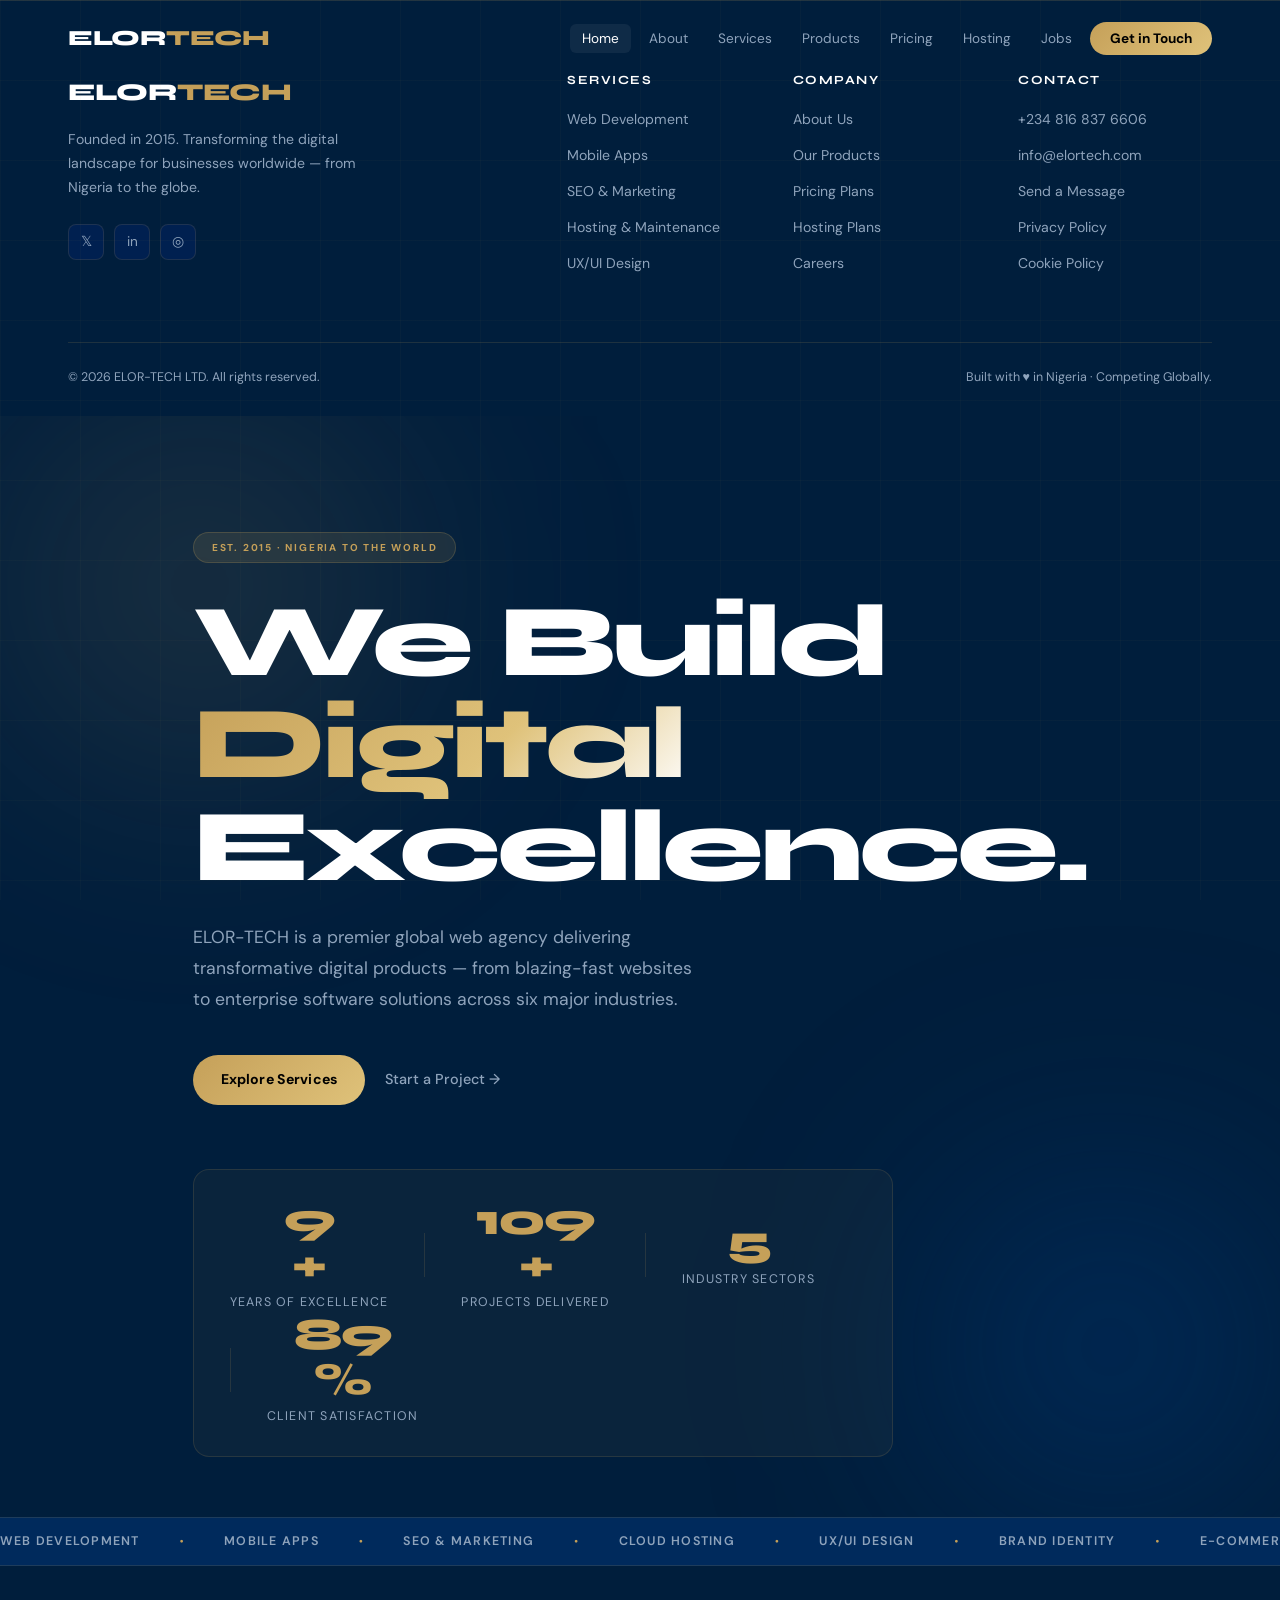
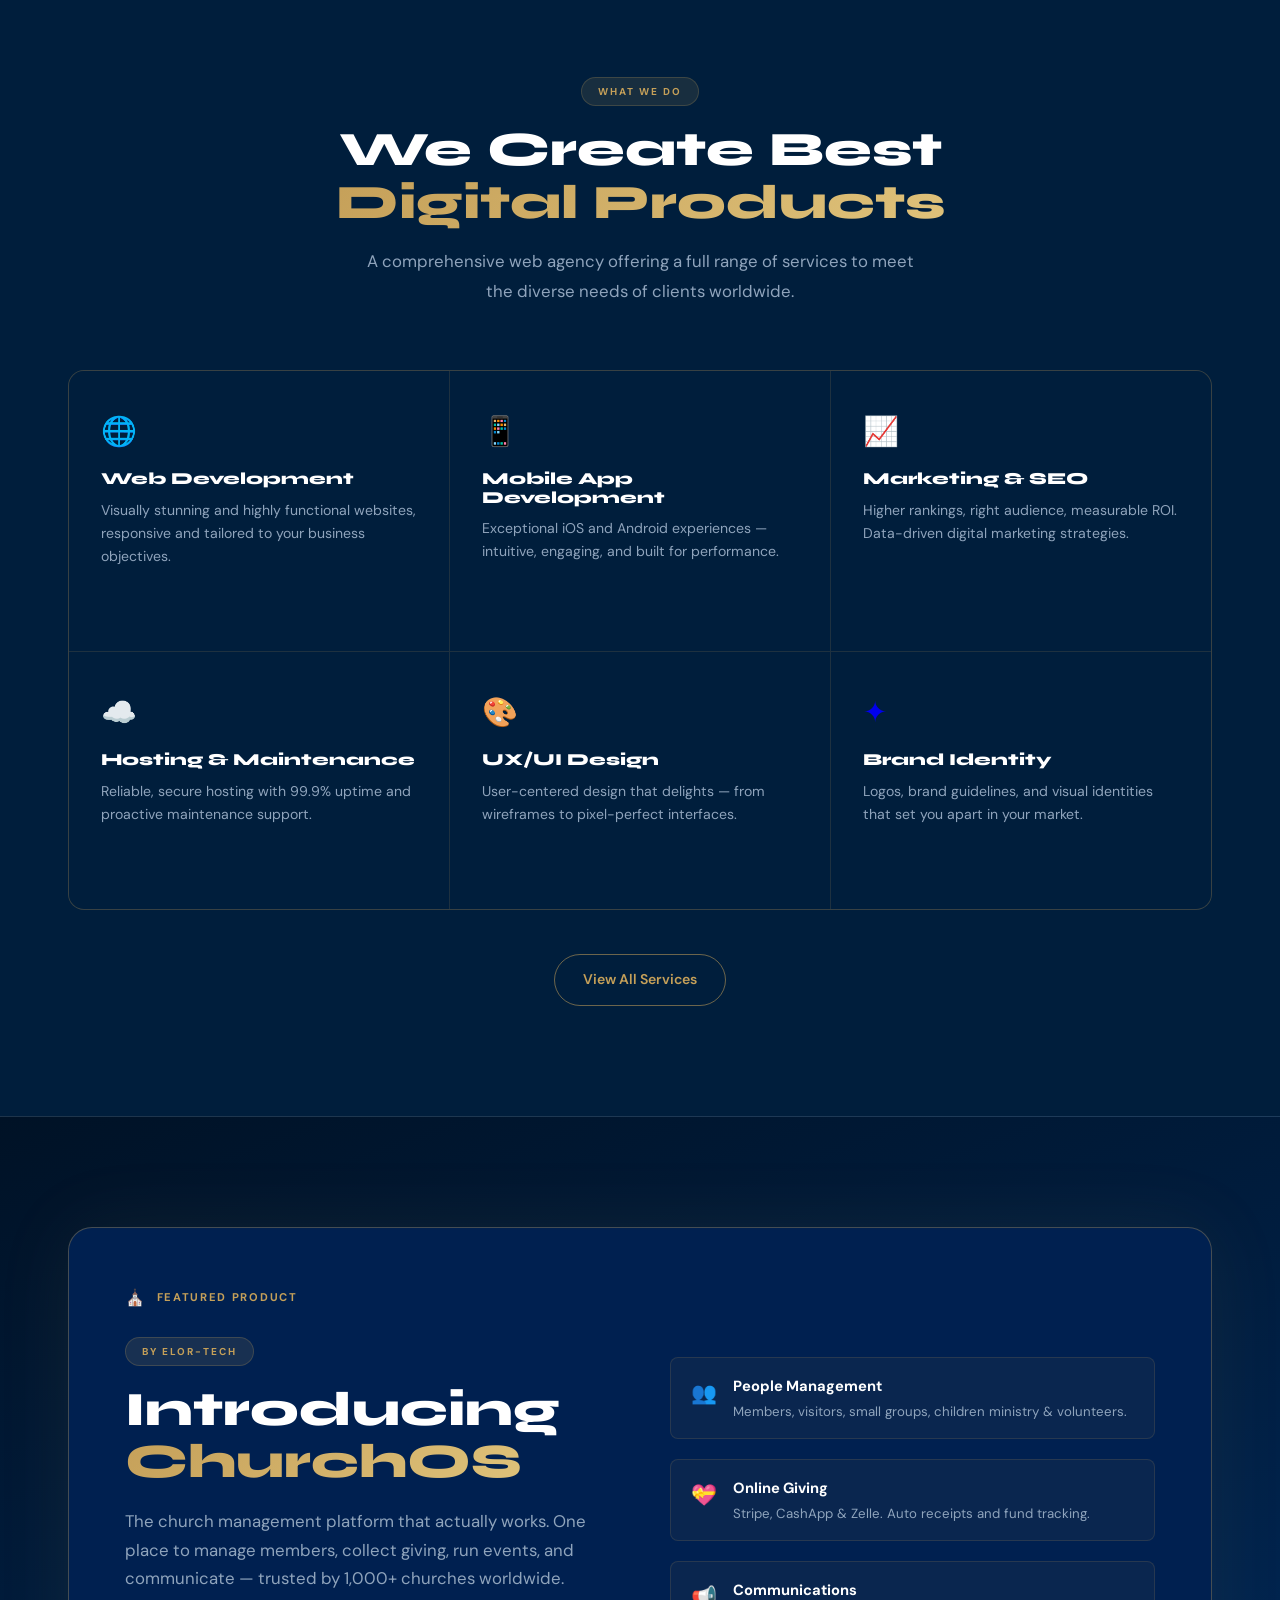
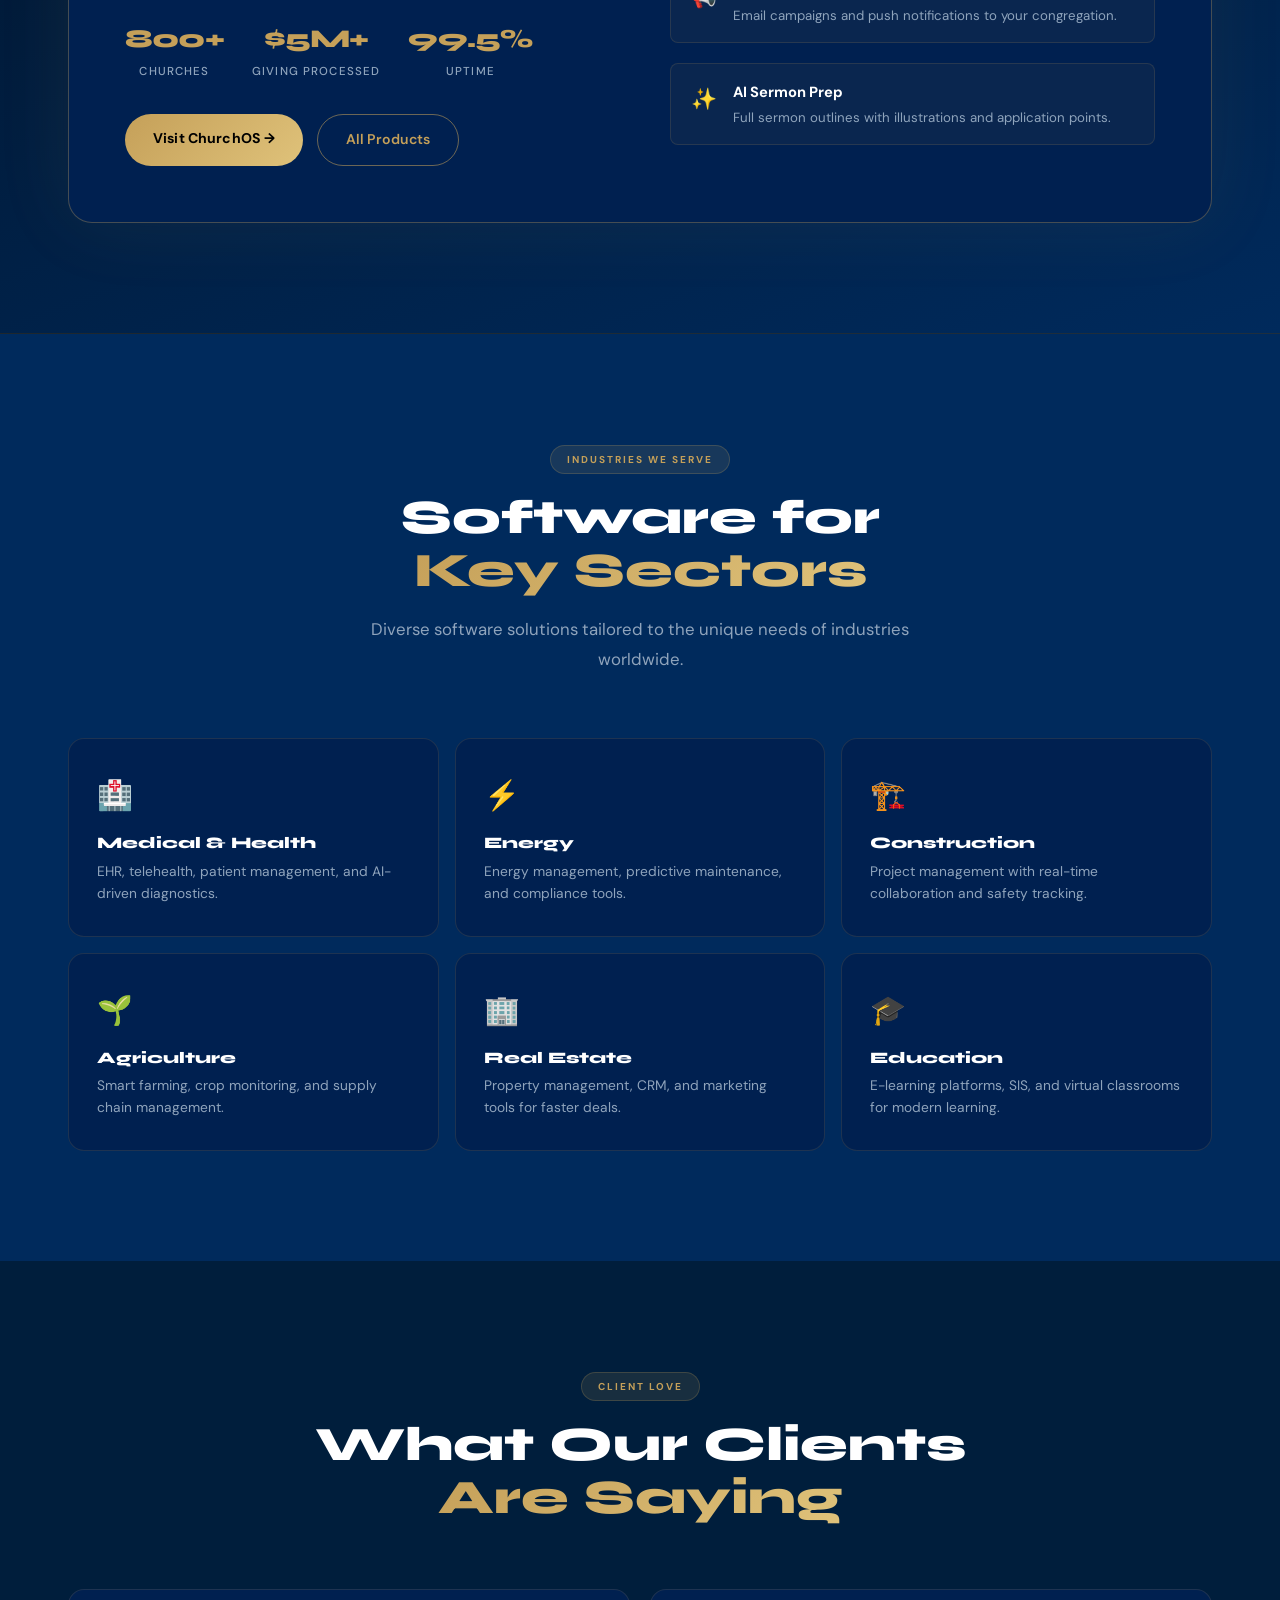
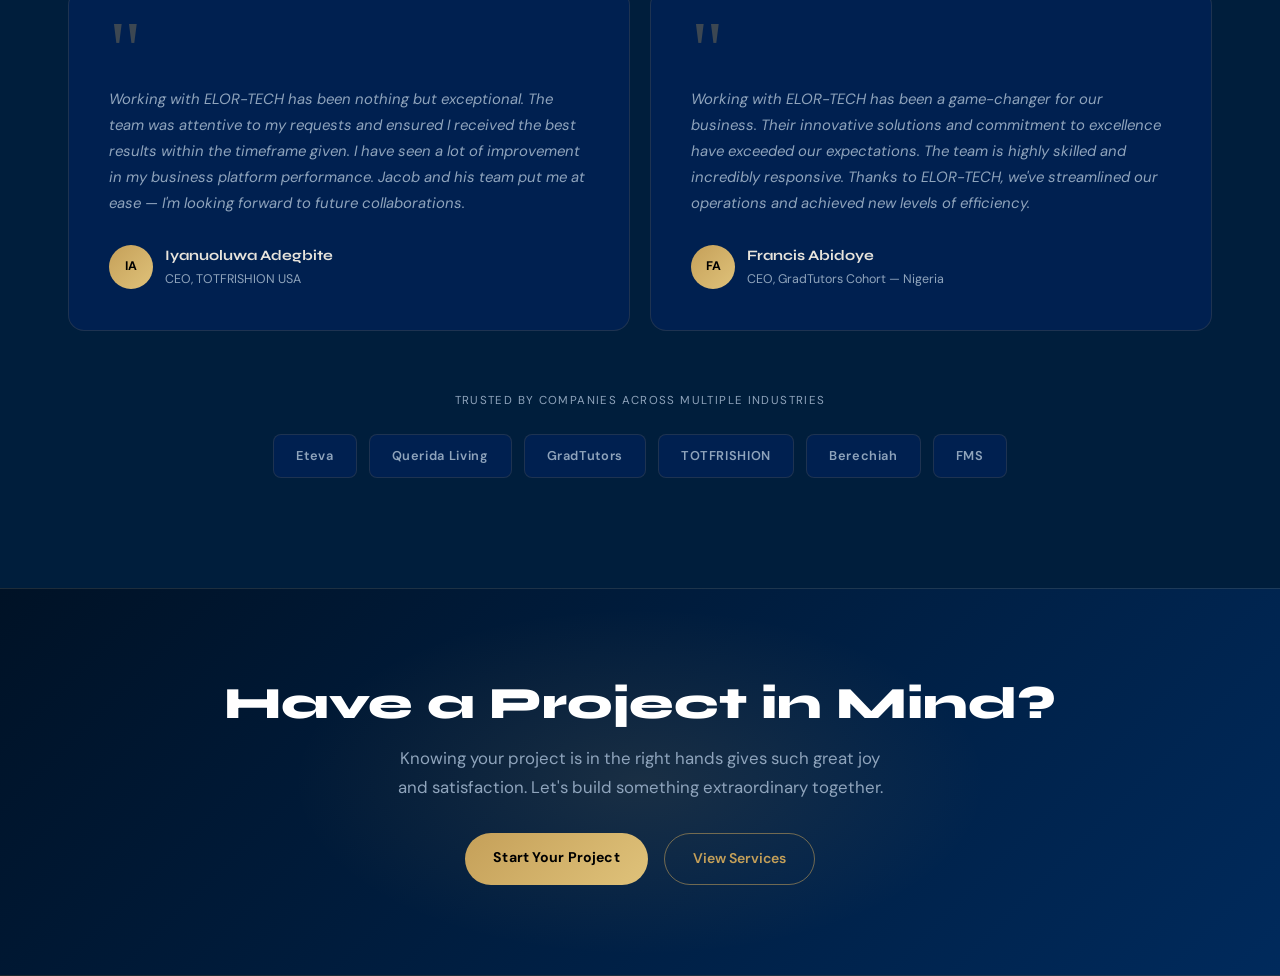
==== index.html @ 8f383d61 "first commit" ====
<!DOCTYPE html>
<html lang="en">
<head>
  <meta charset="UTF-8"/>
  <meta name="viewport" content="width=device-width, initial-scale=1.0"/>
  <title>ELOR-TECH LTD — World-Class Digital Agency</title>
  <meta name="description" content="ELOR-TECH is a premier global web agency delivering web development, mobile apps, SEO, and enterprise software solutions."/>
  <link rel="preconnect" href="https://fonts.googleapis.com"/>
  <link rel="preconnect" href="https://fonts.gstatic.com" crossorigin/>
  <link href="https://fonts.googleapis.com/css2?family=Syne:wght@400;600;700;800&family=DM+Sans:ital,wght@0,300;0,400;0,500;1,300&display=swap" rel="stylesheet"/>
  <link rel="stylesheet" href="styles.css"/>
  <link rel="stylesheet" href="home.css"/>
</head>
<body>
<script src="nav.js"></script>

<!-- HERO -->
<section class="hero">
  <div class="hero-bg-glow g1"></div>
  <div class="hero-bg-glow g2"></div>
  <div class="container hero-inner">
    <div class="hero-content fade-up">
      <div class="hero-badge">Est. 2015 · Nigeria to the World</div>
      <h1 class="hero-headline">
        We Build<br/>
        <span class="grad-text">Digital</span><br/>
        Excellence.
      </h1>
      <p class="hero-sub">ELOR-TECH is a premier global web agency delivering transformative digital products — from blazing-fast websites to enterprise software solutions across six major industries.</p>
      <div class="hero-actions">
        <a href="services.html" class="btn-primary">Explore Services</a>
        <a href="contact.html" class="btn-ghost">Start a Project →</a>
      </div>
    </div>
    <div class="hero-stats-row fade-up-2">
      <div class="stat-box">
        <span class="num" data-count="10">0</span><span class="num">+</span>
        <div class="lbl">Years of Excellence</div>
      </div>
      <div class="stat-divider"></div>
      <div class="stat-box">
        <span class="num" data-count="120">0</span><span class="num">+</span>
        <div class="lbl">Projects Delivered</div>
      </div>
      <div class="stat-divider"></div>
      <div class="stat-box">
        <span class="num" data-count="6">0</span>
        <div class="lbl">Industry Sectors</div>
      </div>
      <div class="stat-divider"></div>
      <div class="stat-box">
        <span class="num" data-count="98">0</span><span class="num">%</span>
        <div class="lbl">Client Satisfaction</div>
      </div>
    </div>
  </div>
</section>

<!-- TICKER -->
<div class="ticker-wrap">
  <div class="ticker">
    <span>Web Development</span><span class="dot">●</span>
    <span>Mobile Apps</span><span class="dot">●</span>
    <span>SEO & Marketing</span><span class="dot">●</span>
    <span>Cloud Hosting</span><span class="dot">●</span>
    <span>UX/UI Design</span><span class="dot">●</span>
    <span>Brand Identity</span><span class="dot">●</span>
    <span>E-commerce</span><span class="dot">●</span>
    <span>Enterprise Software</span><span class="dot">●</span>
    <span>Web Development</span><span class="dot">●</span>
    <span>Mobile Apps</span><span class="dot">●</span>
    <span>SEO & Marketing</span><span class="dot">●</span>
    <span>Cloud Hosting</span><span class="dot">●</span>
    <span>UX/UI Design</span><span class="dot">●</span>
    <span>Brand Identity</span><span class="dot">●</span>
    <span>E-commerce</span><span class="dot">●</span>
    <span>Enterprise Software</span><span class="dot">●</span>
  </div>
</div>

<!-- SERVICES OVERVIEW -->
<section class="home-section">
  <div class="container">
    <div class="section-header reveal">
      <div class="section-tag">What We Do</div>
      <h2 class="section-title">We Create Best<br/><em>Digital Products</em></h2>
      <p class="section-sub">A comprehensive web agency offering a full range of services to meet the diverse needs of clients worldwide.</p>
    </div>
    <div class="services-grid">
      <a href="services.html" class="srv-card reveal" style="--delay:0s">
        <div class="srv-icon">🌐</div>
        <h3>Web Development</h3>
        <p>Visually stunning and highly functional websites, responsive and tailored to your business objectives.</p>
        <div class="srv-arrow">→</div>
      </a>
      <a href="services.html" class="srv-card reveal" style="--delay:0.08s">
        <div class="srv-icon">📱</div>
        <h3>Mobile App Development</h3>
        <p>Exceptional iOS and Android experiences — intuitive, engaging, and built for performance.</p>
        <div class="srv-arrow">→</div>
      </a>
      <a href="services.html" class="srv-card reveal" style="--delay:0.16s">
        <div class="srv-icon">📈</div>
        <h3>Marketing & SEO</h3>
        <p>Higher rankings, right audience, measurable ROI. Data-driven digital marketing strategies.</p>
        <div class="srv-arrow">→</div>
      </a>
      <a href="services.html" class="srv-card reveal" style="--delay:0.24s">
        <div class="srv-icon">☁️</div>
        <h3>Hosting & Maintenance</h3>
        <p>Reliable, secure hosting with 99.9% uptime and proactive maintenance support.</p>
        <div class="srv-arrow">→</div>
      </a>
      <a href="services.html" class="srv-card reveal" style="--delay:0.32s">
        <div class="srv-icon">🎨</div>
        <h3>UX/UI Design</h3>
        <p>User-centered design that delights — from wireframes to pixel-perfect interfaces.</p>
        <div class="srv-arrow">→</div>
      </a>
      <a href="services.html" class="srv-card reveal" style="--delay:0.40s">
        <div class="srv-icon">✦</div>
        <h3>Brand Identity</h3>
        <p>Logos, brand guidelines, and visual identities that set you apart in your market.</p>
        <div class="srv-arrow">→</div>
      </a>
    </div>
    <div style="text-align:center; margin-top:44px;" class="reveal">
      <a href="services.html" class="btn-outline">View All Services</a>
    </div>
  </div>
</section>

<!-- FEATURED PRODUCT — ChurchOS -->
<section class="product-spotlight">
  <div class="container">
    <div class="spotlight-inner reveal">
      <div class="spotlight-label">Featured Product</div>
      <div class="spotlight-grid">
        <div class="spotlight-left">
          <div class="section-tag">By ELOR-TECH</div>
          <h2 class="section-title">Introducing<br/><em>ChurchOS</em></h2>
          <p style="color:var(--text-muted);margin-bottom:24px;font-size:1.05rem;">The church management platform that actually works. One place to manage members, collect giving, run events, and communicate — trusted by 1,000+ churches worldwide.</p>
          <div class="spotlight-stats">
            <div class="sp-stat"><span data-count="1000">0</span>+<div>Churches</div></div>
            <div class="sp-stat">$<span>5M</span>+<div>Giving Processed</div></div>
            <div class="sp-stat"><span>99.5</span>%<div>Uptime</div></div>
          </div>
          <div style="display:flex;gap:14px;flex-wrap:wrap;margin-top:32px;">
            <a href="https://elorchurchos.org" target="_blank" class="btn-primary">Visit ChurchOS →</a>
            <a href="products.html" class="btn-outline">All Products</a>
          </div>
        </div>
        <div class="spotlight-right">
          <div class="church-features">
            <div class="cf-item"><span class="cf-icon">👥</span><div><strong>People Management</strong><p>Members, visitors, small groups, children ministry & volunteers.</p></div></div>
            <div class="cf-item"><span class="cf-icon">💝</span><div><strong>Online Giving</strong><p>Stripe, CashApp & Zelle. Auto receipts and fund tracking.</p></div></div>
            <div class="cf-item"><span class="cf-icon">📢</span><div><strong>Communications</strong><p>Email campaigns and push notifications to your congregation.</p></div></div>
            <div class="cf-item"><span class="cf-icon">✨</span><div><strong>AI Sermon Prep</strong><p>Full sermon outlines with illustrations and application points.</p></div></div>
          </div>
        </div>
      </div>
    </div>
  </div>
</section>

<!-- SECTORS -->
<section class="home-section bg-alt">
  <div class="container">
    <div class="section-header reveal">
      <div class="section-tag">Industries We Serve</div>
      <h2 class="section-title">Software for<br/><em>Key Sectors</em></h2>
      <p class="section-sub">Diverse software solutions tailored to the unique needs of industries worldwide.</p>
    </div>
    <div class="sectors-grid">
      <div class="sector-card reveal" style="--delay:0s"><div class="sc-emoji">🏥</div><h4>Medical & Health</h4><p>EHR, telehealth, patient management, and AI-driven diagnostics.</p></div>
      <div class="sector-card reveal" style="--delay:0.08s"><div class="sc-emoji">⚡</div><h4>Energy</h4><p>Energy management, predictive maintenance, and compliance tools.</p></div>
      <div class="sector-card reveal" style="--delay:0.16s"><div class="sc-emoji">🏗️</div><h4>Construction</h4><p>Project management with real-time collaboration and safety tracking.</p></div>
      <div class="sector-card reveal" style="--delay:0.24s"><div class="sc-emoji">🌱</div><h4>Agriculture</h4><p>Smart farming, crop monitoring, and supply chain management.</p></div>
      <div class="sector-card reveal" style="--delay:0.32s"><div class="sc-emoji">🏢</div><h4>Real Estate</h4><p>Property management, CRM, and marketing tools for faster deals.</p></div>
      <div class="sector-card reveal" style="--delay:0.40s"><div class="sc-emoji">🎓</div><h4>Education</h4><p>E-learning platforms, SIS, and virtual classrooms for modern learning.</p></div>
    </div>
  </div>
</section>

<!-- TESTIMONIALS -->
<section class="home-section">
  <div class="container">
    <div class="section-header reveal">
      <div class="section-tag">Client Love</div>
      <h2 class="section-title">What Our Clients<br/><em>Are Saying</em></h2>
    </div>
    <div class="testi-grid">
      <div class="testi-card reveal" style="--delay:0s">
        <div class="quote">"</div>
        <p>Working with ELOR-TECH has been nothing but exceptional. The team was attentive to my requests and ensured I received the best results within the timeframe given. I have seen a lot of improvement in my business platform performance. Jacob and his team put me at ease — I'm looking forward to future collaborations.</p>
        <div class="testi-author">
          <div class="testi-av">IA</div>
          <div><div class="testi-name">Iyanuoluwa Adegbite</div><div class="testi-role">CEO, TOTFRISHION USA</div></div>
        </div>
      </div>
      <div class="testi-card reveal" style="--delay:0.12s">
        <div class="quote">"</div>
        <p>Working with ELOR-TECH has been a game-changer for our business. Their innovative solutions and commitment to excellence have exceeded our expectations. The team is highly skilled and incredibly responsive. Thanks to ELOR-TECH, we've streamlined our operations and achieved new levels of efficiency.</p>
        <div class="testi-author">
          <div class="testi-av">FA</div>
          <div><div class="testi-name">Francis Abidoye</div><div class="testi-role">CEO, GradTutors Cohort — Nigeria</div></div>
        </div>
      </div>
    </div>
    <!-- Trusted by -->
    <div class="trust-wrap reveal">
      <p class="trust-label">Trusted by companies across multiple industries</p>
      <div class="trust-logos">
        <div class="trust-item">Eteva</div>
        <div class="trust-item">Querida Living</div>
        <div class="trust-item">GradTutors</div>
        <div class="trust-item">TOTFRISHION</div>
        <div class="trust-item">Berechiah</div>
        <div class="trust-item">FMS</div>
      </div>
    </div>
  </div>
</section>

<!-- CTA BAND -->
<div class="cta-band">
  <div class="cta-band-inner reveal">
    <h2>Have a Project in Mind?</h2>
    <p>Knowing your project is in the right hands gives such great joy and satisfaction. Let's build something extraordinary together.</p>
    <div class="btns">
      <a href="contact.html" class="btn-primary">Start Your Project</a>
      <a href="services.html" class="btn-outline">View Services</a>
    </div>
  </div>
</div>

<script src="main.js"></script>
</body>
</html>
---- styles.css ----
/* ===========================
   ELOR-TECH — Global Styles
   Brand: Imperial Navy #003366 | Innovation Gold #C5A059 | Pure White #FFFFFF
   =========================== */

:root {
  --navy:      #003366;
  --navy-deep: #001e3c;
  --navy-mid:  #002a5c;
  --navy-light:#00408a;
  --gold:      #C5A059;
  --gold-light:#dfc27a;
  --gold-dim:  rgba(197,160,89,0.12);
  --gold-border: rgba(197,160,89,0.22);
  --gold-border-hover: rgba(197,160,89,0.55);
  --white:     #FFFFFF;
  --off-white: #f0ece4;
  --text:      #e8e4dc;
  --text-muted:#8fa4bc;
  --surface:   #002050;
  --surface2:  #002d6a;
  --border:    rgba(197,160,89,0.15);
  --radius:    16px;
  --radius-sm: 8px;
  --heading-font: 'Syne', sans-serif;
  --body-font:    'DM Sans', sans-serif;
  --nav-h: 76px;
}

*, *::before, *::after { box-sizing: border-box; margin: 0; padding: 0; }
html { scroll-behavior: smooth; }

body {
  background: var(--navy-deep);
  color: var(--text);
  font-family: var(--body-font);
  font-size: 16px;
  line-height: 1.7;
  overflow-x: hidden;
}

.container {
  max-width: 1200px;
  margin: 0 auto;
  padding: 0 28px;
}

/* ── TYPOGRAPHY ── */
h1,h2,h3,h4,h5 {
  font-family: var(--heading-font);
  font-weight: 800;
  line-height: 1.1;
  color: var(--white);
}

.section-tag {
  display: inline-block;
  font-size: 10px;
  font-weight: 700;
  letter-spacing: 0.2em;
  text-transform: uppercase;
  color: var(--gold);
  border: 1px solid var(--gold-border);
  background: var(--gold-dim);
  padding: 5px 16px;
  border-radius: 100px;
  margin-bottom: 18px;
}

.section-title {
  font-size: clamp(2rem, 4vw, 3rem);
  margin-bottom: 18px;
}

.section-title em {
  font-style: normal;
  background: linear-gradient(135deg, var(--gold), var(--gold-light));
  -webkit-background-clip: text;
  -webkit-text-fill-color: transparent;
  background-clip: text;
}

.section-sub {
  font-size: 1.05rem;
  color: var(--text-muted);
  max-width: 560px;
  line-height: 1.75;
}

.section-header { text-align: center; margin-bottom: 64px; }
.section-header .section-sub { margin: 0 auto; }

/* ── BUTTONS ── */
.btn-primary {
  display: inline-block;
  background: linear-gradient(135deg, var(--gold), var(--gold-light));
  color: #000;
  font-weight: 700;
  font-size: 0.88rem;
  padding: 13px 28px;
  border-radius: 100px;
  text-decoration: none;
  border: none;
  cursor: pointer;
  transition: all 0.25s;
  font-family: var(--body-font);
  letter-spacing: 0.01em;
}
.btn-primary:hover {
  transform: translateY(-2px);
  box-shadow: 0 8px 32px rgba(197,160,89,0.4);
}

.btn-outline {
  display: inline-block;
  border: 1px solid var(--gold-border-hover);
  color: var(--gold);
  font-weight: 600;
  font-size: 0.88rem;
  padding: 13px 28px;
  border-radius: 100px;
  text-decoration: none;
  transition: all 0.25s;
  cursor: pointer;
  font-family: var(--body-font);
  background: transparent;
}
.btn-outline:hover {
  background: var(--gold-dim);
  transform: translateY(-2px);
}

.btn-ghost {
  display: inline-block;
  color: var(--text-muted);
  text-decoration: none;
  font-size: 0.9rem;
  font-weight: 500;
  padding: 13px 0;
  transition: color 0.2s;
}
.btn-ghost:hover { color: var(--white); }

/* ── NAV ── */
.nav {
  position: fixed;
  top: 0; left: 0; right: 0;
  z-index: 1000;
  height: var(--nav-h);
  transition: all 0.3s ease;
}

.nav.scrolled {
  background: rgba(0,30,60,0.96);
  backdrop-filter: blur(20px);
  border-bottom: 1px solid var(--border);
  box-shadow: 0 4px 40px rgba(0,0,0,0.4);
}

.nav-inner {
  max-width: 1200px;
  margin: 0 auto;
  padding: 0 28px;
  height: 100%;
  display: flex;
  align-items: center;
  justify-content: space-between;
  gap: 24px;
}

.logo {
  font-family: var(--heading-font);
  font-weight: 800;
  font-size: 1.35rem;
  color: var(--white);
  text-decoration: none;
  letter-spacing: -0.02em;
  flex-shrink: 0;
}
.logo span { color: var(--gold); }

.nav-links {
  display: flex;
  list-style: none;
  gap: 6px;
  align-items: center;
}

.nav-links a {
  color: var(--text-muted);
  text-decoration: none;
  font-size: 0.85rem;
  font-weight: 400;
  padding: 6px 12px;
  border-radius: 6px;
  transition: all 0.2s;
}

.nav-links a:hover,
.nav-links a.active { color: var(--white); background: rgba(255,255,255,0.06); }

.nav-cta {
  background: linear-gradient(135deg, var(--gold), var(--gold-light)) !important;
  color: #000 !important;
  padding: 8px 20px !important;
  border-radius: 100px !important;
  font-weight: 700 !important;
}
.nav-cta:hover { opacity: 0.88; background: none; }

.hamburger {
  display: none;
  flex-direction: column;
  gap: 5px;
  background: none;
  border: none;
  cursor: pointer;
  padding: 4px;
}
.hamburger span {
  display: block;
  width: 24px; height: 2px;
  background: var(--white);
  border-radius: 2px;
  transition: all 0.3s;
}

.mobile-menu {
  display: none;
  position: fixed;
  top: var(--nav-h);
  left: 0; right: 0;
  background: rgba(0,20,50,0.98);
  backdrop-filter: blur(20px);
  border-bottom: 1px solid var(--border);
  padding: 20px 28px 28px;
  z-index: 999;
}

.mobile-menu.open { display: block; }
.mobile-menu ul { list-style: none; }
.mobile-menu li { border-bottom: 1px solid var(--border); }
.mobile-menu a {
  display: block;
  color: var(--text);
  text-decoration: none;
  font-size: 1.05rem;
  font-weight: 600;
  padding: 14px 0;
  font-family: var(--heading-font);
  transition: color 0.2s;
}
.mobile-menu a:hover { color: var(--gold); }

/* ── PAGE HERO (inner pages) ── */
.page-hero {
  padding: calc(var(--nav-h) + 60px) 0 70px;
  background: linear-gradient(160deg, var(--navy-deep) 0%, var(--navy-mid) 100%);
  border-bottom: 1px solid var(--border);
  position: relative;
  overflow: hidden;
}

.page-hero::before {
  content: '';
  position: absolute;
  width: 600px; height: 400px;
  background: radial-gradient(ellipse, rgba(197,160,89,0.12), transparent 70%);
  top: -100px; right: -100px;
  pointer-events: none;
}

.page-hero-content { position: relative; z-index: 1; }

.breadcrumb {
  display: flex;
  align-items: center;
  gap: 8px;
  font-size: 0.8rem;
  color: var(--text-muted);
  margin-bottom: 20px;
}
.breadcrumb a { color: var(--gold); text-decoration: none; }
.breadcrumb a:hover { text-decoration: underline; }
.breadcrumb-sep { opacity: 0.4; }

.page-hero h1 {
  font-size: clamp(2.5rem, 5vw, 4rem);
  margin-bottom: 16px;
  letter-spacing: -0.03em;
}

.page-hero p {
  font-size: 1.1rem;
  color: var(--text-muted);
  max-width: 560px;
  line-height: 1.75;
}

/* ── TICKER ── */
.ticker-wrap {
  overflow: hidden;
  background: var(--navy-mid);
  border-top: 1px solid var(--border);
  border-bottom: 1px solid var(--border);
  padding: 13px 0;
}
.ticker {
  display: flex;
  gap: 40px;
  animation: ticker 30s linear infinite;
  width: max-content;
  align-items: center;
}
.ticker span {
  font-size: 0.78rem;
  font-weight: 600;
  text-transform: uppercase;
  letter-spacing: 0.1em;
  color: var(--text-muted);
  white-space: nowrap;
}
.ticker .dot { color: var(--gold); font-size: 0.4rem; }
@keyframes ticker { 0% { transform: translateX(0); } 100% { transform: translateX(-50%); } }

/* ── REVEAL ── */
.reveal {
  opacity: 0;
  transform: translateY(26px);
  transition: opacity 0.65s ease, transform 0.65s ease;
  transition-delay: var(--delay, 0s);
}
.reveal.visible { opacity: 1; transform: translateY(0); }

/* ── FADE UP ── */
@keyframes fadeUp {
  from { opacity: 0; transform: translateY(24px); }
  to   { opacity: 1; transform: translateY(0); }
}
.fade-up { animation: fadeUp 0.8s ease both; }
.fade-up-2 { animation: fadeUp 0.8s 0.15s ease both; }
.fade-up-3 { animation: fadeUp 0.8s 0.3s ease both; }

/* ── FOOTER ── */
.footer {
  background: var(--navy-deep);
  border-top: 1px solid var(--border);
  padding: 72px 0 28px;
}

.footer-top {
  display: grid;
  grid-template-columns: 1.3fr 2fr;
  gap: 80px;
  margin-bottom: 56px;
}

.footer-logo {
  font-family: var(--heading-font);
  font-size: 1.5rem;
  font-weight: 800;
  color: var(--white);
  text-decoration: none;
  letter-spacing: -0.02em;
  display: block;
  margin-bottom: 14px;
}
.footer-logo span { color: var(--gold); }

.footer-brand p {
  font-size: 0.88rem;
  color: var(--text-muted);
  line-height: 1.7;
  margin-bottom: 24px;
  max-width: 300px;
}

.footer-socials {
  display: flex;
  gap: 10px;
}
.footer-socials a {
  width: 36px; height: 36px;
  background: var(--surface);
  border: 1px solid var(--border);
  border-radius: var(--radius-sm);
  display: flex;
  align-items: center;
  justify-content: center;
  color: var(--text-muted);
  font-size: 0.85rem;
  text-decoration: none;
  transition: all 0.2s;
}
.footer-socials a:hover { border-color: var(--gold); color: var(--gold); }

.footer-links {
  display: grid;
  grid-template-columns: repeat(3, 1fr);
  gap: 32px;
}

.footer-col h5 {
  font-size: 0.78rem;
  font-weight: 700;
  text-transform: uppercase;
  letter-spacing: 0.12em;
  color: var(--white);
  margin-bottom: 18px;
}
.footer-col ul { list-style: none; }
.footer-col li { margin-bottom: 9px; }
.footer-col a {
  color: var(--text-muted);
  text-decoration: none;
  font-size: 0.88rem;
  transition: color 0.2s;
}
.footer-col a:hover { color: var(--gold); }

.footer-bottom {
  display: flex;
  justify-content: space-between;
  align-items: center;
  padding-top: 24px;
  border-top: 1px solid var(--border);
  font-size: 0.78rem;
  color: var(--text-muted);
  flex-wrap: wrap;
  gap: 8px;
}

/* ── CTA BAND ── */
.cta-band {
  padding: 90px 28px;
  text-align: center;
  background: linear-gradient(135deg, #001226 0%, var(--navy-mid) 100%);
  border-top: 1px solid var(--border);
  border-bottom: 1px solid var(--border);
  position: relative;
  overflow: hidden;
}
.cta-band::before {
  content: '';
  position: absolute;
  width: 700px; height: 350px;
  background: radial-gradient(ellipse, rgba(197,160,89,0.13), transparent 70%);
  top: 50%; left: 50%;
  transform: translate(-50%, -50%);
  pointer-events: none;
}
.cta-band-inner { position: relative; z-index: 1; }
.cta-band h2 { font-size: clamp(1.8rem, 3.5vw, 3rem); margin-bottom: 16px; }
.cta-band p { color: var(--text-muted); max-width: 500px; margin: 0 auto 32px; font-size: 1.05rem; }
.cta-band .btns { display: flex; gap: 16px; justify-content: center; flex-wrap: wrap; }

/* ── GRID LINES BG ── */
.grid-bg {
  position: fixed;
  inset: 0;
  background-image:
    linear-gradient(rgba(197,160,89,0.03) 1px, transparent 1px),
    linear-gradient(90deg, rgba(197,160,89,0.03) 1px, transparent 1px);
  background-size: 80px 80px;
  pointer-events: none;
  z-index: 0;
}

/* ── CARD SHARED ── */
.card {
  background: var(--surface);
  border: 1px solid var(--border);
  border-radius: var(--radius);
  padding: 36px;
  transition: all 0.3s;
}
.card:hover {
  border-color: var(--gold-border-hover);
  transform: translateY(-4px);
  box-shadow: 0 16px 50px rgba(0,0,0,0.3);
}

/* ── STAT BOX ── */
.stat-box { text-align: center; }
.stat-box .num {
  font-family: var(--heading-font);
  font-size: 2.8rem;
  font-weight: 800;
  color: var(--gold);
  letter-spacing: -0.04em;
  line-height: 1;
  display: block;
}
.stat-box .lbl {
  font-size: 0.78rem;
  text-transform: uppercase;
  letter-spacing: 0.1em;
  color: var(--text-muted);
  margin-top: 4px;
}

/* ── FAQ ── */
.faq-item {
  border-bottom: 1px solid var(--border);
}
.faq-q {
  width: 100%;
  background: none;
  border: none;
  color: var(--white);
  font-family: var(--heading-font);
  font-size: 1rem;
  font-weight: 700;
  text-align: left;
  padding: 22px 0;
  cursor: pointer;
  display: flex;
  justify-content: space-between;
  align-items: center;
  gap: 16px;
  transition: color 0.2s;
}
.faq-q:hover { color: var(--gold); }
.faq-icon { font-size: 1.2rem; color: var(--gold); flex-shrink: 0; transition: transform 0.3s; }
.faq-a {
  font-size: 0.95rem;
  color: var(--text-muted);
  line-height: 1.75;
  max-height: 0;
  overflow: hidden;
  transition: max-height 0.4s ease, padding 0.3s;
}
.faq-a.open { max-height: 400px; padding-bottom: 20px; }
.faq-icon.open { transform: rotate(45deg); }

/* ── TABLE ── */
.data-table {
  width: 100%;
  border-collapse: collapse;
  font-size: 0.9rem;
}
.data-table th {
  background: var(--surface2);
  color: var(--gold);
  font-family: var(--heading-font);
  font-size: 0.78rem;
  font-weight: 700;
  letter-spacing: 0.08em;
  text-transform: uppercase;
  padding: 14px 16px;
  text-align: left;
  border-bottom: 1px solid var(--border);
}
.data-table td {
  padding: 13px 16px;
  color: var(--text-muted);
  border-bottom: 1px solid rgba(197,160,89,0.07);
}
.data-table tr:hover td { background: rgba(197,160,89,0.04); color: var(--text); }
.data-table .check { color: var(--gold); font-weight: 700; }
.data-table .cross { color: #555; }
.data-table .highlight-col {
  background: rgba(197,160,89,0.06);
  color: var(--text);
  font-weight: 600;
}

/* ── FORM ── */
.form-group { margin-bottom: 20px; }
.form-group label {
  display: block;
  font-size: 0.78rem;
  font-weight: 700;
  letter-spacing: 0.08em;
  text-transform: uppercase;
  color: var(--text-muted);
  margin-bottom: 8px;
}
.form-group input,
.form-group select,
.form-group textarea {
  width: 100%;
  background: var(--navy-deep);
  border: 1px solid var(--border);
  border-radius: var(--radius-sm);
  padding: 13px 16px;
  color: var(--text);
  font-family: var(--body-font);
  font-size: 0.9rem;
  outline: none;
  transition: border-color 0.2s;
  resize: vertical;
}
.form-group input:focus,
.form-group select:focus,
.form-group textarea:focus { border-color: var(--gold); }
.form-group select option { background: var(--navy-deep); }
.form-row { display: grid; grid-template-columns: 1fr 1fr; gap: 16px; }

.form-success {
  display: none;
  text-align: center;
  color: var(--gold);
  font-weight: 600;
  font-size: 0.9rem;
  margin-top: 14px;
  padding: 12px;
  background: var(--gold-dim);
  border-radius: var(--radius-sm);
  border: 1px solid var(--gold-border);
}

/* ── PRICING CARDS ── */
.pricing-grid {
  display: grid;
  grid-template-columns: repeat(3, 1fr);
  gap: 20px;
  align-items: start;
}
.pricing-card {
  background: var(--surface);
  border: 1px solid var(--border);
  border-radius: var(--radius);
  padding: 40px 32px;
  position: relative;
  transition: transform 0.3s;
}
.pricing-card:hover { transform: translateY(-5px); }
.pricing-card.featured {
  border-color: rgba(197,160,89,0.45);
  background: linear-gradient(160deg, #001a3a, var(--surface));
  box-shadow: 0 0 60px rgba(197,160,89,0.12);
}
.plan-badge {
  position: absolute;
  top: -13px; left: 50%;
  transform: translateX(-50%);
  background: linear-gradient(135deg, var(--gold), var(--gold-light));
  color: #000;
  font-size: 0.65rem;
  font-weight: 800;
  letter-spacing: 0.1em;
  text-transform: uppercase;
  padding: 4px 16px;
  border-radius: 100px;
  white-space: nowrap;
}
.plan-tier {
  font-size: 0.7rem;
  font-weight: 700;
  letter-spacing: 0.15em;
  text-transform: uppercase;
  color: var(--text-muted);
  margin-bottom: 10px;
}
.plan-price {
  font-family: var(--heading-font);
  font-size: 3.2rem;
  font-weight: 800;
  color: var(--white);
  letter-spacing: -0.04em;
  line-height: 1;
  margin-bottom: 4px;
}
.currency { font-size: 1.4rem; vertical-align: top; margin-top: 10px; display: inline-block; }
.period { font-size: 0.95rem; font-weight: 400; color: var(--text-muted); font-family: var(--body-font); }
.plan-sub { font-size: 0.82rem; color: var(--text-muted); margin-bottom: 28px; }
.plan-features { list-style: none; margin-bottom: 32px; }
.plan-features li {
  font-size: 0.88rem;
  color: var(--text-muted);
  padding: 9px 0;
  border-bottom: 1px solid var(--border);
  display: flex;
  gap: 8px;
  align-items: flex-start;
}
.plan-features li:last-child { border-bottom: none; }
.plan-features li .chk { color: var(--gold); flex-shrink: 0; }

/* ── TEAM CARD ── */
.team-grid {
  display: grid;
  grid-template-columns: repeat(4, 1fr);
  gap: 20px;
}
.team-card {
  background: var(--surface);
  border: 1px solid var(--border);
  border-radius: var(--radius);
  padding: 28px 24px;
  text-align: center;
  transition: all 0.3s;
}
.team-card:hover {
  border-color: var(--gold-border-hover);
  transform: translateY(-4px);
}
.team-avatar {
  width: 80px; height: 80px;
  border-radius: 50%;
  background: linear-gradient(135deg, var(--navy-light), var(--gold));
  display: flex;
  align-items: center;
  justify-content: center;
  font-family: var(--heading-font);
  font-size: 1.4rem;
  font-weight: 800;
  color: var(--white);
  margin: 0 auto 16px;
  border: 2px solid var(--gold-border);
}
.team-card h4 { font-size: 0.95rem; margin-bottom: 6px; }
.team-card p { font-size: 0.8rem; color: var(--text-muted); margin-bottom: 14px; }
.team-socials { display: flex; gap: 8px; justify-content: center; }
.team-socials a {
  width: 30px; height: 30px;
  border-radius: 6px;
  background: var(--navy-mid);
  border: 1px solid var(--border);
  display: flex;
  align-items: center;
  justify-content: center;
  color: var(--text-muted);
  font-size: 0.7rem;
  text-decoration: none;
  transition: all 0.2s;
}
.team-socials a:hover { border-color: var(--gold); color: var(--gold); }

/* ── JOB CARD ── */
.job-card {
  background: var(--surface);
  border: 1px solid var(--border);
  border-radius: var(--radius);
  padding: 32px 36px;
  display: flex;
  align-items: center;
  justify-content: space-between;
  gap: 24px;
  transition: all 0.3s;
  flex-wrap: wrap;
}
.job-card:hover {
  border-color: var(--gold-border-hover);
  transform: translateY(-3px);
}
.job-tags { display: flex; gap: 8px; flex-wrap: wrap; margin-top: 10px; }
.job-tag {
  font-size: 0.72rem;
  font-weight: 600;
  padding: 4px 12px;
  border-radius: 100px;
  background: var(--gold-dim);
  border: 1px solid var(--gold-border);
  color: var(--gold);
}

/* ── RESPONSIVE ── */
@media (max-width: 1024px) {
  .pricing-grid { grid-template-columns: 1fr; max-width: 460px; margin: 0 auto; }
  .team-grid { grid-template-columns: repeat(3, 1fr); }
  .footer-top { grid-template-columns: 1fr; gap: 48px; }
}

@media (max-width: 768px) {
  .nav-links { display: none; }
  .hamburger { display: flex; }
  .form-row { grid-template-columns: 1fr; }
  .team-grid { grid-template-columns: repeat(2, 1fr); }
  .footer-links { grid-template-columns: 1fr 1fr; }
  .footer-bottom { flex-direction: column; text-align: center; }
}

@media (max-width: 480px) {
  .team-grid { grid-template-columns: 1fr 1fr; }
  .footer-links { grid-template-columns: 1fr; }
}
---- home.css ----
/* ── HERO ── */
.hero {
  min-height: 100vh;
  display: flex;
  flex-direction: column;
  justify-content: center;
  position: relative;
  overflow: hidden;
  padding: calc(var(--nav-h) + 40px) 0 60px;
}

.hero-bg-glow {
  position: absolute;
  border-radius: 50%;
  filter: blur(110px);
  pointer-events: none;
  z-index: 0;
}
.g1 {
  width: 700px; height: 500px;
  background: radial-gradient(circle, rgba(197,160,89,0.18), transparent 70%);
  top: -80px; left: -150px;
  animation: glowFloat 9s ease-in-out infinite;
}
.g2 {
  width: 500px; height: 500px;
  background: radial-gradient(circle, rgba(0,64,138,0.5), transparent 70%);
  bottom: -80px; right: -80px;
  animation: glowFloat 11s 2s ease-in-out infinite reverse;
}
@keyframes glowFloat {
  0%,100% { transform: translate(0,0); }
  50% { transform: translate(20px, 25px); }
}

.hero-inner { position: relative; z-index: 1; }

.hero-badge {
  display: inline-block;
  font-size: 10px;
  font-weight: 700;
  letter-spacing: 0.18em;
  text-transform: uppercase;
  color: var(--gold);
  border: 1px solid var(--gold-border);
  background: var(--gold-dim);
  padding: 6px 18px;
  border-radius: 100px;
  margin-bottom: 28px;
}

.hero-headline {
  font-size: clamp(3.5rem, 8vw, 7rem);
  line-height: 1.0;
  letter-spacing: -0.035em;
  margin-bottom: 24px;
}

.grad-text {
  background: linear-gradient(135deg, var(--gold) 0%, var(--gold-light) 60%, #fff 100%);
  -webkit-background-clip: text;
  -webkit-text-fill-color: transparent;
  background-clip: text;
}

.hero-sub {
  font-size: 1.1rem;
  color: var(--text-muted);
  max-width: 520px;
  margin-bottom: 40px;
  line-height: 1.75;
}

.hero-actions { display: flex; gap: 20px; align-items: center; flex-wrap: wrap; margin-bottom: 64px; }

.hero-stats-row {
  display: flex;
  align-items: center;
  gap: 0;
  padding: 28px 36px;
  background: rgba(197,160,89,0.05);
  border: 1px solid var(--border);
  border-radius: var(--radius);
  max-width: 700px;
  flex-wrap: wrap;
}

.stat-box { padding: 0 36px 0 0; }
.stat-box:first-child { padding-left: 0; }

.stat-divider {
  width: 1px; height: 44px;
  background: var(--border);
  margin: 0 36px 0 0;
  flex-shrink: 0;
}

/* ── HOME SECTIONS ── */
.home-section { padding: 110px 0; }
.home-section.bg-alt { background: var(--navy-mid); }

/* ── SERVICES GRID ── */
.services-grid {
  display: grid;
  grid-template-columns: repeat(3, 1fr);
  gap: 1px;
  background: var(--border);
  border: 1px solid var(--border);
  border-radius: var(--radius);
  overflow: hidden;
}

.srv-card {
  background: var(--navy-deep);
  padding: 36px 32px;
  text-decoration: none;
  position: relative;
  transition: background 0.3s;
  display: block;
  border-right: none;
}

.srv-card:hover { background: var(--surface); }

.srv-icon { font-size: 1.8rem; margin-bottom: 14px; }
.srv-card h3 { font-size: 1.05rem; color: var(--white); margin-bottom: 10px; }
.srv-card p { font-size: 0.88rem; color: var(--text-muted); line-height: 1.65; margin-bottom: 20px; }
.srv-arrow {
  color: var(--gold);
  font-size: 1rem;
  opacity: 0;
  transform: translateX(-6px);
  transition: all 0.25s;
}
.srv-card:hover .srv-arrow { opacity: 1; transform: translateX(0); }

/* ── PRODUCT SPOTLIGHT ── */
.product-spotlight {
  padding: 110px 0;
  background: linear-gradient(160deg, #001226 0%, var(--navy-mid) 100%);
  border-top: 1px solid var(--border);
  border-bottom: 1px solid var(--border);
}

.spotlight-inner {
  background: var(--surface);
  border: 1px solid rgba(197,160,89,0.35);
  border-radius: 24px;
  padding: 56px;
  box-shadow: 0 0 80px rgba(197,160,89,0.08);
}

.spotlight-label {
  font-size: 0.7rem;
  font-weight: 700;
  letter-spacing: 0.15em;
  text-transform: uppercase;
  color: var(--gold);
  margin-bottom: 24px;
  display: flex;
  align-items: center;
  gap: 10px;
}
.spotlight-label::before {
  content: '⛪';
  font-size: 1rem;
}

.spotlight-grid {
  display: grid;
  grid-template-columns: 1fr 1fr;
  gap: 60px;
  align-items: center;
}

.spotlight-stats {
  display: flex;
  gap: 28px;
  flex-wrap: wrap;
}

.sp-stat {
  text-align: center;
  font-family: var(--heading-font);
  font-size: 1.6rem;
  font-weight: 800;
  color: var(--gold);
  letter-spacing: -0.03em;
}
.sp-stat span { }
.sp-stat div {
  font-size: 0.72rem;
  font-weight: 500;
  text-transform: uppercase;
  letter-spacing: 0.1em;
  color: var(--text-muted);
  font-family: var(--body-font);
  margin-top: 2px;
}

.church-features { display: flex; flex-direction: column; gap: 20px; }
.cf-item {
  display: flex;
  gap: 16px;
  align-items: flex-start;
  padding: 16px 20px;
  background: rgba(197,160,89,0.05);
  border: 1px solid var(--border);
  border-radius: var(--radius-sm);
  transition: border-color 0.2s;
}
.cf-item:hover { border-color: var(--gold-border-hover); }
.cf-icon { font-size: 1.3rem; flex-shrink: 0; margin-top: 1px; }
.cf-item strong { display: block; font-size: 0.92rem; color: var(--white); margin-bottom: 3px; }
.cf-item p { font-size: 0.83rem; color: var(--text-muted); line-height: 1.5; margin: 0; }

/* ── SECTORS ── */
.sectors-grid {
  display: grid;
  grid-template-columns: repeat(3, 1fr);
  gap: 16px;
}

.sector-card {
  background: var(--surface);
  border: 1px solid var(--border);
  border-radius: var(--radius);
  padding: 32px 28px;
  transition: all 0.3s;
}
.sector-card:hover {
  border-color: var(--gold-border-hover);
  transform: translateY(-4px);
}
.sc-emoji { font-size: 1.8rem; margin-bottom: 14px; }
.sector-card h4 { font-size: 1rem; margin-bottom: 8px; }
.sector-card p { font-size: 0.86rem; color: var(--text-muted); line-height: 1.6; }

/* ── TESTIMONIALS ── */
.testi-grid {
  display: grid;
  grid-template-columns: 1fr 1fr;
  gap: 20px;
  margin-bottom: 60px;
}

.testi-card {
  background: var(--surface);
  border: 1px solid var(--border);
  border-radius: var(--radius);
  padding: 40px;
}

.quote {
  font-family: Georgia, serif;
  font-size: 5rem;
  line-height: 0.5;
  color: var(--gold);
  opacity: 0.3;
  margin-bottom: 16px;
}

.testi-card p {
  font-size: 0.93rem;
  color: var(--text-muted);
  line-height: 1.75;
  font-style: italic;
  margin-bottom: 28px;
}

.testi-author { display: flex; align-items: center; gap: 12px; }
.testi-av {
  width: 44px; height: 44px;
  border-radius: 50%;
  background: linear-gradient(135deg, var(--gold), var(--gold-light));
  display: flex; align-items: center; justify-content: center;
  font-size: 0.78rem; font-weight: 700; color: #000;
  flex-shrink: 0;
}
.testi-name { font-weight: 700; font-size: 0.9rem; font-family: var(--heading-font); }
.testi-role { font-size: 0.78rem; color: var(--text-muted); }

.trust-wrap { text-align: center; }
.trust-label { font-size: 0.72rem; letter-spacing: 0.12em; text-transform: uppercase; color: var(--text-muted); margin-bottom: 24px; }
.trust-logos { display: flex; gap: 12px; justify-content: center; flex-wrap: wrap; }
.trust-item {
  background: var(--surface);
  border: 1px solid var(--border);
  border-radius: var(--radius-sm);
  padding: 10px 22px;
  font-size: 0.8rem;
  font-weight: 600;
  color: var(--text-muted);
  letter-spacing: 0.05em;
  transition: all 0.2s;
}
.trust-item:hover { border-color: var(--gold-border-hover); color: var(--text); }

/* ── RESPONSIVE ── */
@media (max-width: 1024px) {
  .spotlight-grid { grid-template-columns: 1fr; }
  .spotlight-inner { padding: 36px; }
}

@media (max-width: 768px) {
  .hero-headline { font-size: 3rem; }
  .hero-stats-row { gap: 20px; padding: 20px; flex-direction: column; align-items: flex-start; }
  .stat-divider { display: none; }
  .stat-box { padding: 0; }
  .services-grid { grid-template-columns: 1fr; }
  .sectors-grid { grid-template-columns: 1fr 1fr; }
  .testi-grid { grid-template-columns: 1fr; }
}
@media (max-width: 480px) {
  .sectors-grid { grid-template-columns: 1fr; }
}
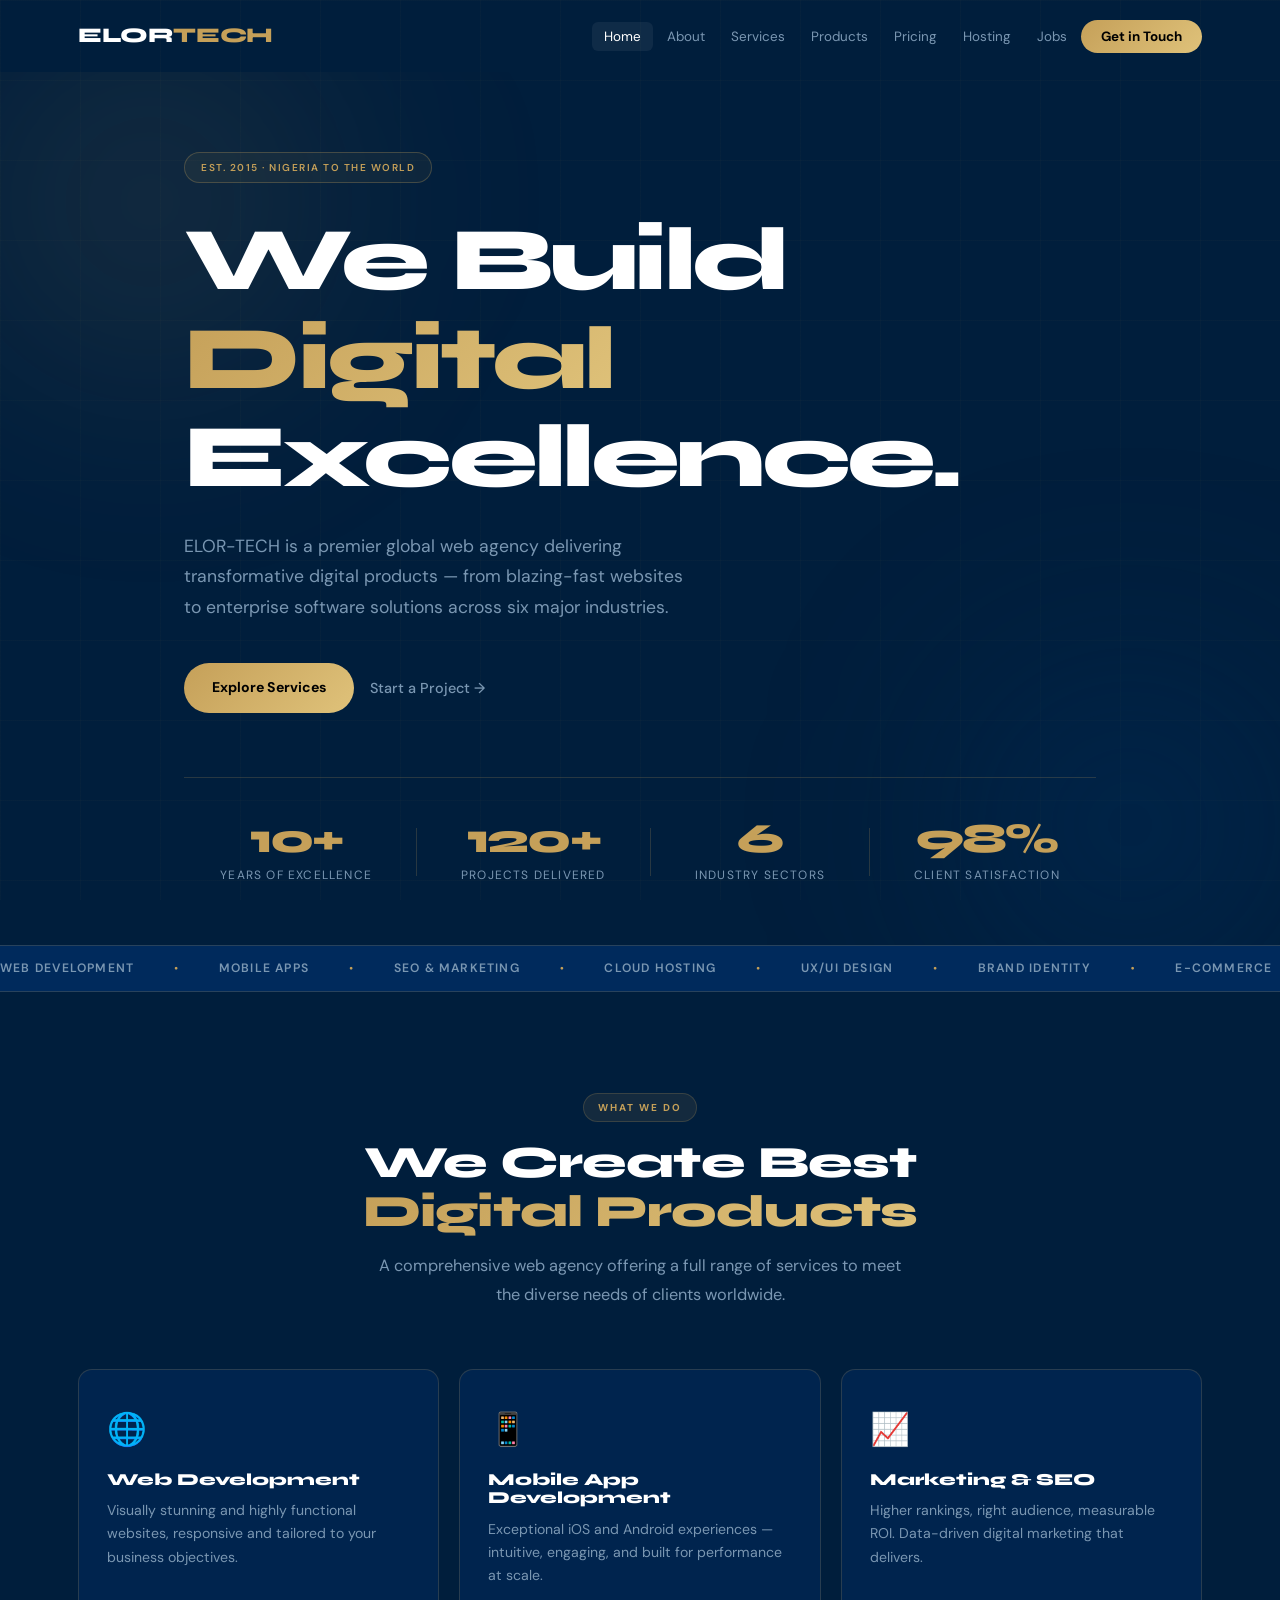
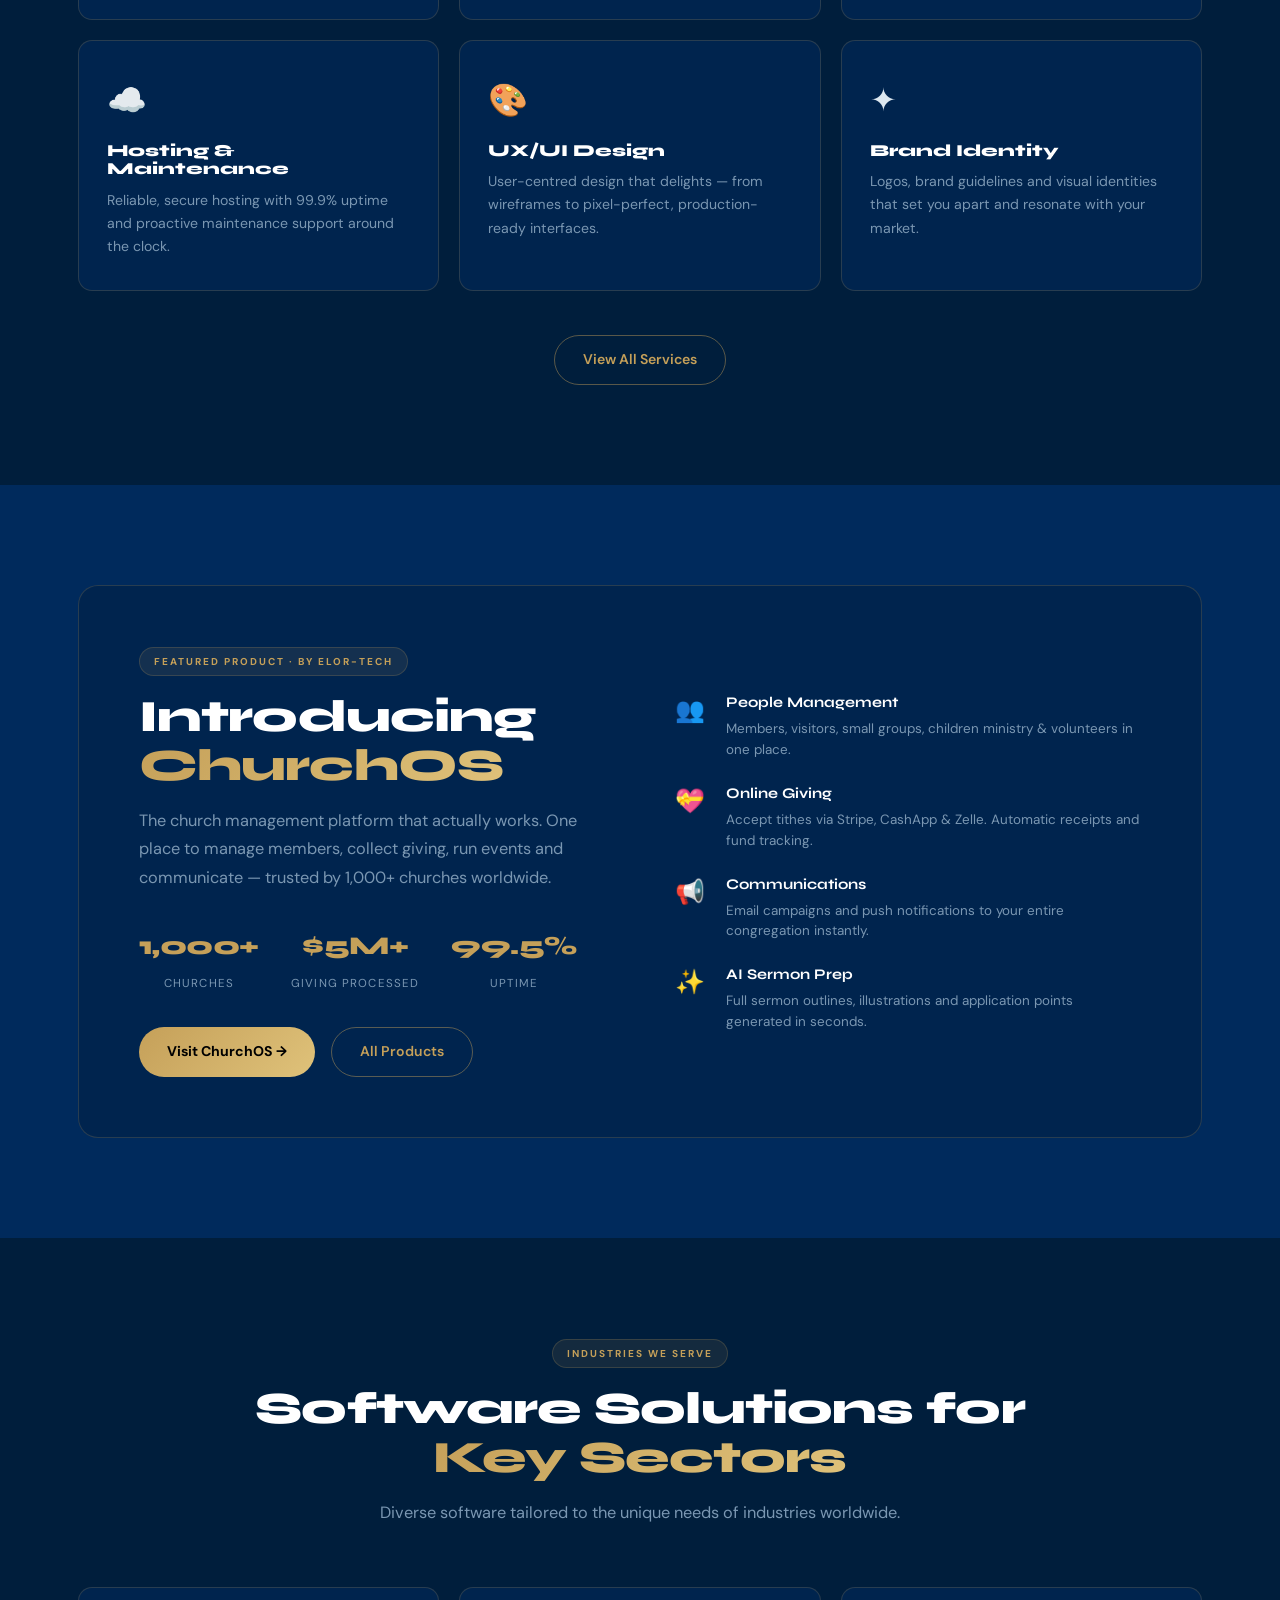
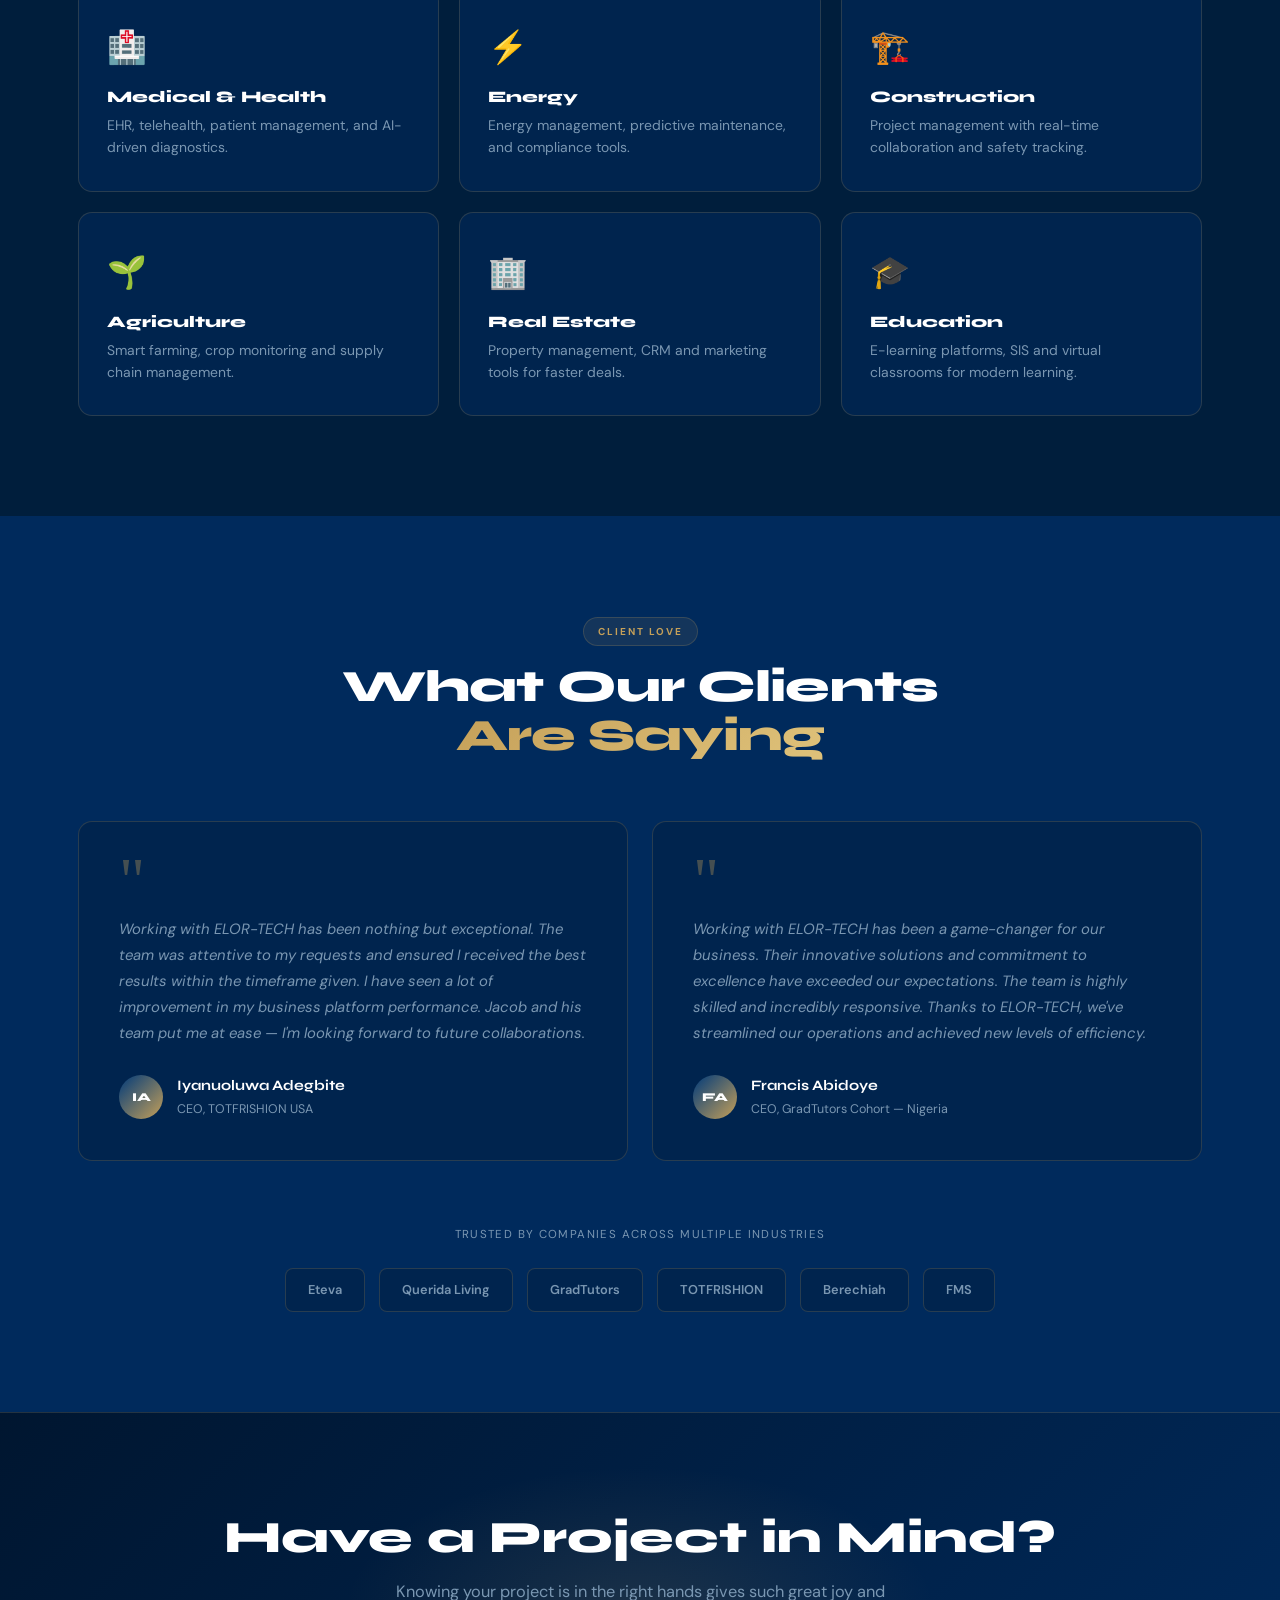
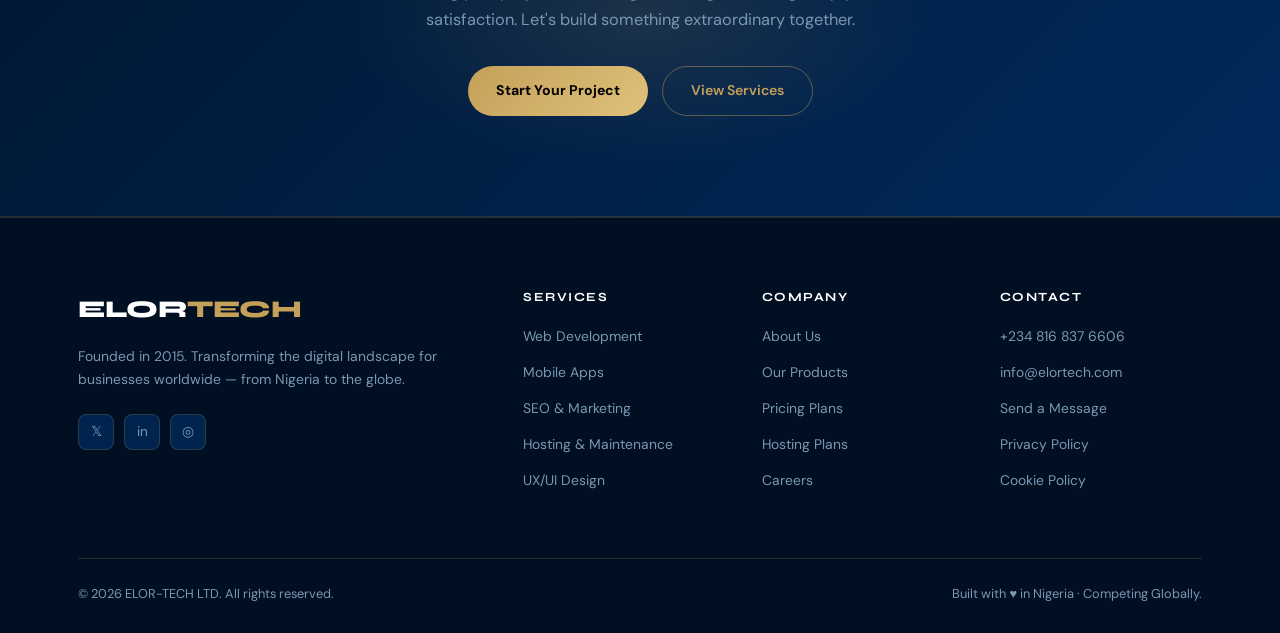
==== commit de57c847: "2nd commit" ====
--- a/index.html
+++ b/index.html
@@ -3,237 +3,311 @@
 <head>
   <meta charset="UTF-8"/>
   <meta name="viewport" content="width=device-width, initial-scale=1.0"/>
-  <title>ELOR-TECH LTD — World-Class Digital Agency</title>
-  <meta name="description" content="ELOR-TECH is a premier global web agency delivering web development, mobile apps, SEO, and enterprise software solutions."/>
+  <title>World-Class Digital Agency — ELOR-TECH LTD</title>
+  <meta name="description" content="ELOR-TECH delivers world-class web development, mobile apps, SEO, hosting and enterprise software — from Nigeria to the world."/>
   <link rel="preconnect" href="https://fonts.googleapis.com"/>
   <link rel="preconnect" href="https://fonts.gstatic.com" crossorigin/>
-  <link href="https://fonts.googleapis.com/css2?family=Syne:wght@400;600;700;800&family=DM+Sans:ital,wght@0,300;0,400;0,500;1,300&display=swap" rel="stylesheet"/>
+  <link href="https://fonts.googleapis.com/css2?family=Syne:wght@400;600;700;800&family=DM+Sans:ital,opsz,wght@0,9..40,300;0,9..40,400;0,9..40,500;1,9..40,300&display=swap" rel="stylesheet"/>
   <link rel="stylesheet" href="styles.css"/>
-  <link rel="stylesheet" href="home.css"/>
 </head>
 <body>
-<script src="nav.js"></script>
-
-<!-- HERO -->
-<section class="hero">
-  <div class="hero-bg-glow g1"></div>
-  <div class="hero-bg-glow g2"></div>
-  <div class="container hero-inner">
-    <div class="hero-content fade-up">
-      <div class="hero-badge">Est. 2015 · Nigeria to the World</div>
-      <h1 class="hero-headline">
-        We Build<br/>
-        <span class="grad-text">Digital</span><br/>
-        Excellence.
-      </h1>
-      <p class="hero-sub">ELOR-TECH is a premier global web agency delivering transformative digital products — from blazing-fast websites to enterprise software solutions across six major industries.</p>
-      <div class="hero-actions">
-        <a href="services.html" class="btn-primary">Explore Services</a>
-        <a href="contact.html" class="btn-ghost">Start a Project →</a>
-      </div>
-    </div>
-    <div class="hero-stats-row fade-up-2">
-      <div class="stat-box">
-        <span class="num" data-count="10">0</span><span class="num">+</span>
-        <div class="lbl">Years of Excellence</div>
-      </div>
-      <div class="stat-divider"></div>
-      <div class="stat-box">
-        <span class="num" data-count="120">0</span><span class="num">+</span>
-        <div class="lbl">Projects Delivered</div>
-      </div>
-      <div class="stat-divider"></div>
-      <div class="stat-box">
-        <span class="num" data-count="6">0</span>
-        <div class="lbl">Industry Sectors</div>
-      </div>
-      <div class="stat-divider"></div>
-      <div class="stat-box">
-        <span class="num" data-count="98">0</span><span class="num">%</span>
-        <div class="lbl">Client Satisfaction</div>
-      </div>
+  <!-- GRID BG -->
+  <div class="grid-bg"></div>
+
+  <!-- NAV -->
+  <nav class="nav" id="nav">
+    <div class="nav-inner">
+      <a href="index.html" class="logo">ELOR<span>TECH</span></a>
+      <ul class="nav-links">
+        <li><a href="index.html" class="active">Home</a></li>
+        <li><a href="about.html">About</a></li>
+        <li><a href="services.html">Services</a></li>
+        <li><a href="products.html">Products</a></li>
+        <li><a href="pricing.html">Pricing</a></li>
+        <li><a href="hosting.html">Hosting</a></li>
+        <li><a href="jobs.html">Jobs</a></li>
+        <li><a href="contact.html" class="nav-cta">Get in Touch</a></li>
+      </ul>
+      <button class="hamburger" id="hamburger" aria-label="Toggle menu">
+        <span></span><span></span><span></span>
+      </button>
+    </div>
+    <div class="mobile-menu" id="mobileMenu">
+      <ul>
+        <li><a href="index.html">Home</a></li>
+        <li><a href="about.html">About</a></li>
+        <li><a href="services.html">Services</a></li>
+        <li><a href="products.html">Products</a></li>
+        <li><a href="pricing.html">Pricing</a></li>
+        <li><a href="hosting.html">Hosting</a></li>
+        <li><a href="jobs.html">Jobs</a></li>
+        <li><a href="contact.html">Contact</a></li>
+      </ul>
+    </div>
+  </nav>
+
+  <!-- PAGE CONTENT START -->
+  <div class="page-wrap">
+
+  <!-- HERO -->
+  <section class="hero">
+    <div class="hero-glow g1"></div>
+    <div class="hero-glow g2"></div>
+    <div class="container">
+      <div class="hero-inner">
+        <div class="hero-content">
+          <div class="hero-badge">Est. 2015 · Nigeria to the World</div>
+          <h1 class="hero-h1">
+            We Build<br/>
+            <span class="grad-text">Digital</span><br/>
+            Excellence.
+          </h1>
+          <p class="hero-sub">ELOR-TECH is a premier global web agency delivering transformative digital products — from blazing-fast websites to enterprise software solutions across six major industries.</p>
+          <div class="hero-btns">
+            <a href="services.html" class="btn-primary">Explore Services</a>
+            <a href="contact.html" class="btn-ghost">Start a Project →</a>
+          </div>
+        </div>
+        <div class="hero-stats">
+          <div class="stat-box"><span class="num" data-count="10">0</span><span class="num">+</span><div class="lbl">Years of Excellence</div></div>
+          <div class="stat-div"></div>
+          <div class="stat-box"><span class="num" data-count="120">0</span><span class="num">+</span><div class="lbl">Projects Delivered</div></div>
+          <div class="stat-div"></div>
+          <div class="stat-box"><span class="num" data-count="6">0</span><div class="lbl">Industry Sectors</div></div>
+          <div class="stat-div"></div>
+          <div class="stat-box"><span class="num" data-count="98">0</span><span class="num">%</span><div class="lbl">Client Satisfaction</div></div>
+        </div>
+      </div>
+    </div>
+  </section>
+
+  <!-- TICKER -->
+  <div class="ticker-wrap">
+    <div class="ticker">
+      <span>Web Development</span><span class="dot">●</span>
+      <span>Mobile Apps</span><span class="dot">●</span>
+      <span>SEO &amp; Marketing</span><span class="dot">●</span>
+      <span>Cloud Hosting</span><span class="dot">●</span>
+      <span>UX/UI Design</span><span class="dot">●</span>
+      <span>Brand Identity</span><span class="dot">●</span>
+      <span>E-commerce</span><span class="dot">●</span>
+      <span>Enterprise Software</span><span class="dot">●</span>
+      <span>Web Development</span><span class="dot">●</span>
+      <span>Mobile Apps</span><span class="dot">●</span>
+      <span>SEO &amp; Marketing</span><span class="dot">●</span>
+      <span>Cloud Hosting</span><span class="dot">●</span>
+      <span>UX/UI Design</span><span class="dot">●</span>
+      <span>Brand Identity</span><span class="dot">●</span>
+      <span>E-commerce</span><span class="dot">●</span>
+      <span>Enterprise Software</span><span class="dot">●</span>
     </div>
   </div>
-</section>
-
-<!-- TICKER -->
-<div class="ticker-wrap">
-  <div class="ticker">
-    <span>Web Development</span><span class="dot">●</span>
-    <span>Mobile Apps</span><span class="dot">●</span>
-    <span>SEO & Marketing</span><span class="dot">●</span>
-    <span>Cloud Hosting</span><span class="dot">●</span>
-    <span>UX/UI Design</span><span class="dot">●</span>
-    <span>Brand Identity</span><span class="dot">●</span>
-    <span>E-commerce</span><span class="dot">●</span>
-    <span>Enterprise Software</span><span class="dot">●</span>
-    <span>Web Development</span><span class="dot">●</span>
-    <span>Mobile Apps</span><span class="dot">●</span>
-    <span>SEO & Marketing</span><span class="dot">●</span>
-    <span>Cloud Hosting</span><span class="dot">●</span>
-    <span>UX/UI Design</span><span class="dot">●</span>
-    <span>Brand Identity</span><span class="dot">●</span>
-    <span>E-commerce</span><span class="dot">●</span>
-    <span>Enterprise Software</span><span class="dot">●</span>
-  </div>
-</div>
-
-<!-- SERVICES OVERVIEW -->
-<section class="home-section">
-  <div class="container">
-    <div class="section-header reveal">
-      <div class="section-tag">What We Do</div>
-      <h2 class="section-title">We Create Best<br/><em>Digital Products</em></h2>
-      <p class="section-sub">A comprehensive web agency offering a full range of services to meet the diverse needs of clients worldwide.</p>
-    </div>
-    <div class="services-grid">
-      <a href="services.html" class="srv-card reveal" style="--delay:0s">
-        <div class="srv-icon">🌐</div>
-        <h3>Web Development</h3>
-        <p>Visually stunning and highly functional websites, responsive and tailored to your business objectives.</p>
-        <div class="srv-arrow">→</div>
-      </a>
-      <a href="services.html" class="srv-card reveal" style="--delay:0.08s">
-        <div class="srv-icon">📱</div>
-        <h3>Mobile App Development</h3>
-        <p>Exceptional iOS and Android experiences — intuitive, engaging, and built for performance.</p>
-        <div class="srv-arrow">→</div>
-      </a>
-      <a href="services.html" class="srv-card reveal" style="--delay:0.16s">
-        <div class="srv-icon">📈</div>
-        <h3>Marketing & SEO</h3>
-        <p>Higher rankings, right audience, measurable ROI. Data-driven digital marketing strategies.</p>
-        <div class="srv-arrow">→</div>
-      </a>
-      <a href="services.html" class="srv-card reveal" style="--delay:0.24s">
-        <div class="srv-icon">☁️</div>
-        <h3>Hosting & Maintenance</h3>
-        <p>Reliable, secure hosting with 99.9% uptime and proactive maintenance support.</p>
-        <div class="srv-arrow">→</div>
-      </a>
-      <a href="services.html" class="srv-card reveal" style="--delay:0.32s">
-        <div class="srv-icon">🎨</div>
-        <h3>UX/UI Design</h3>
-        <p>User-centered design that delights — from wireframes to pixel-perfect interfaces.</p>
-        <div class="srv-arrow">→</div>
-      </a>
-      <a href="services.html" class="srv-card reveal" style="--delay:0.40s">
-        <div class="srv-icon">✦</div>
-        <h3>Brand Identity</h3>
-        <p>Logos, brand guidelines, and visual identities that set you apart in your market.</p>
-        <div class="srv-arrow">→</div>
-      </a>
-    </div>
-    <div style="text-align:center; margin-top:44px;" class="reveal">
-      <a href="services.html" class="btn-outline">View All Services</a>
-    </div>
-  </div>
-</section>
-
-<!-- FEATURED PRODUCT — ChurchOS -->
-<section class="product-spotlight">
-  <div class="container">
-    <div class="spotlight-inner reveal">
-      <div class="spotlight-label">Featured Product</div>
-      <div class="spotlight-grid">
+
+  <!-- SERVICES OVERVIEW -->
+  <section class="sec">
+    <div class="container">
+      <div class="section-header reveal">
+        <div class="section-tag">What We Do</div>
+        <h2 class="section-title">We Create Best<br/><em>Digital Products</em></h2>
+        <p class="section-sub">A comprehensive web agency offering a full range of services to meet the diverse needs of clients worldwide.</p>
+      </div>
+      <div class="grid-3">
+        <a href="services.html" class="srv-card reveal" style="--delay:0s">
+          <div class="srv-icon">🌐</div>
+          <h3>Web Development</h3>
+          <p>Visually stunning and highly functional websites, responsive and tailored to your business objectives.</p>
+          <div class="srv-arrow">→</div>
+        </a>
+        <a href="services.html" class="srv-card reveal" style="--delay:0.08s">
+          <div class="srv-icon">📱</div>
+          <h3>Mobile App Development</h3>
+          <p>Exceptional iOS and Android experiences — intuitive, engaging, and built for performance at scale.</p>
+          <div class="srv-arrow">→</div>
+        </a>
+        <a href="services.html" class="srv-card reveal" style="--delay:0.16s">
+          <div class="srv-icon">📈</div>
+          <h3>Marketing &amp; SEO</h3>
+          <p>Higher rankings, right audience, measurable ROI. Data-driven digital marketing that delivers.</p>
+          <div class="srv-arrow">→</div>
+        </a>
+        <a href="services.html" class="srv-card reveal" style="--delay:0.24s">
+          <div class="srv-icon">☁️</div>
+          <h3>Hosting &amp; Maintenance</h3>
+          <p>Reliable, secure hosting with 99.9% uptime and proactive maintenance support around the clock.</p>
+          <div class="srv-arrow">→</div>
+        </a>
+        <a href="services.html" class="srv-card reveal" style="--delay:0.32s">
+          <div class="srv-icon">🎨</div>
+          <h3>UX/UI Design</h3>
+          <p>User-centred design that delights — from wireframes to pixel-perfect, production-ready interfaces.</p>
+          <div class="srv-arrow">→</div>
+        </a>
+        <a href="services.html" class="srv-card reveal" style="--delay:0.40s">
+          <div class="srv-icon">✦</div>
+          <h3>Brand Identity</h3>
+          <p>Logos, brand guidelines and visual identities that set you apart and resonate with your market.</p>
+          <div class="srv-arrow">→</div>
+        </a>
+      </div>
+      <div class="center-btn reveal"><a href="services.html" class="btn-outline">View All Services</a></div>
+    </div>
+  </section>
+
+  <!-- CHURCHOS SPOTLIGHT -->
+  <section class="sec bg-alt">
+    <div class="container">
+      <div class="spotlight reveal">
         <div class="spotlight-left">
-          <div class="section-tag">By ELOR-TECH</div>
+          <div class="section-tag">Featured Product · By ELOR-TECH</div>
           <h2 class="section-title">Introducing<br/><em>ChurchOS</em></h2>
-          <p style="color:var(--text-muted);margin-bottom:24px;font-size:1.05rem;">The church management platform that actually works. One place to manage members, collect giving, run events, and communicate — trusted by 1,000+ churches worldwide.</p>
-          <div class="spotlight-stats">
-            <div class="sp-stat"><span data-count="1000">0</span>+<div>Churches</div></div>
-            <div class="sp-stat">$<span>5M</span>+<div>Giving Processed</div></div>
-            <div class="sp-stat"><span>99.5</span>%<div>Uptime</div></div>
-          </div>
-          <div style="display:flex;gap:14px;flex-wrap:wrap;margin-top:32px;">
+          <p>The church management platform that actually works. One place to manage members, collect giving, run events and communicate — trusted by 1,000+ churches worldwide.</p>
+          <div class="sp-stats">
+            <div class="sp-stat"><span class="sp-num">1,000+</span><span class="sp-lbl">Churches</span></div>
+            <div class="sp-stat"><span class="sp-num">$5M+</span><span class="sp-lbl">Giving Processed</span></div>
+            <div class="sp-stat"><span class="sp-num">99.5%</span><span class="sp-lbl">Uptime</span></div>
+          </div>
+          <div class="hero-btns" style="margin-top:32px;">
             <a href="https://elorchurchos.org" target="_blank" class="btn-primary">Visit ChurchOS →</a>
             <a href="products.html" class="btn-outline">All Products</a>
           </div>
         </div>
         <div class="spotlight-right">
           <div class="church-features">
-            <div class="cf-item"><span class="cf-icon">👥</span><div><strong>People Management</strong><p>Members, visitors, small groups, children ministry & volunteers.</p></div></div>
-            <div class="cf-item"><span class="cf-icon">💝</span><div><strong>Online Giving</strong><p>Stripe, CashApp & Zelle. Auto receipts and fund tracking.</p></div></div>
-            <div class="cf-item"><span class="cf-icon">📢</span><div><strong>Communications</strong><p>Email campaigns and push notifications to your congregation.</p></div></div>
-            <div class="cf-item"><span class="cf-icon">✨</span><div><strong>AI Sermon Prep</strong><p>Full sermon outlines with illustrations and application points.</p></div></div>
-          </div>
-        </div>
-      </div>
-    </div>
-  </div>
-</section>
-
-<!-- SECTORS -->
-<section class="home-section bg-alt">
-  <div class="container">
-    <div class="section-header reveal">
-      <div class="section-tag">Industries We Serve</div>
-      <h2 class="section-title">Software for<br/><em>Key Sectors</em></h2>
-      <p class="section-sub">Diverse software solutions tailored to the unique needs of industries worldwide.</p>
-    </div>
-    <div class="sectors-grid">
-      <div class="sector-card reveal" style="--delay:0s"><div class="sc-emoji">🏥</div><h4>Medical & Health</h4><p>EHR, telehealth, patient management, and AI-driven diagnostics.</p></div>
-      <div class="sector-card reveal" style="--delay:0.08s"><div class="sc-emoji">⚡</div><h4>Energy</h4><p>Energy management, predictive maintenance, and compliance tools.</p></div>
-      <div class="sector-card reveal" style="--delay:0.16s"><div class="sc-emoji">🏗️</div><h4>Construction</h4><p>Project management with real-time collaboration and safety tracking.</p></div>
-      <div class="sector-card reveal" style="--delay:0.24s"><div class="sc-emoji">🌱</div><h4>Agriculture</h4><p>Smart farming, crop monitoring, and supply chain management.</p></div>
-      <div class="sector-card reveal" style="--delay:0.32s"><div class="sc-emoji">🏢</div><h4>Real Estate</h4><p>Property management, CRM, and marketing tools for faster deals.</p></div>
-      <div class="sector-card reveal" style="--delay:0.40s"><div class="sc-emoji">🎓</div><h4>Education</h4><p>E-learning platforms, SIS, and virtual classrooms for modern learning.</p></div>
-    </div>
-  </div>
-</section>
-
-<!-- TESTIMONIALS -->
-<section class="home-section">
-  <div class="container">
-    <div class="section-header reveal">
-      <div class="section-tag">Client Love</div>
-      <h2 class="section-title">What Our Clients<br/><em>Are Saying</em></h2>
-    </div>
-    <div class="testi-grid">
-      <div class="testi-card reveal" style="--delay:0s">
-        <div class="quote">"</div>
-        <p>Working with ELOR-TECH has been nothing but exceptional. The team was attentive to my requests and ensured I received the best results within the timeframe given. I have seen a lot of improvement in my business platform performance. Jacob and his team put me at ease — I'm looking forward to future collaborations.</p>
-        <div class="testi-author">
-          <div class="testi-av">IA</div>
-          <div><div class="testi-name">Iyanuoluwa Adegbite</div><div class="testi-role">CEO, TOTFRISHION USA</div></div>
-        </div>
-      </div>
-      <div class="testi-card reveal" style="--delay:0.12s">
-        <div class="quote">"</div>
-        <p>Working with ELOR-TECH has been a game-changer for our business. Their innovative solutions and commitment to excellence have exceeded our expectations. The team is highly skilled and incredibly responsive. Thanks to ELOR-TECH, we've streamlined our operations and achieved new levels of efficiency.</p>
-        <div class="testi-author">
-          <div class="testi-av">FA</div>
-          <div><div class="testi-name">Francis Abidoye</div><div class="testi-role">CEO, GradTutors Cohort — Nigeria</div></div>
-        </div>
-      </div>
-    </div>
-    <!-- Trusted by -->
-    <div class="trust-wrap reveal">
-      <p class="trust-label">Trusted by companies across multiple industries</p>
-      <div class="trust-logos">
-        <div class="trust-item">Eteva</div>
-        <div class="trust-item">Querida Living</div>
-        <div class="trust-item">GradTutors</div>
-        <div class="trust-item">TOTFRISHION</div>
-        <div class="trust-item">Berechiah</div>
-        <div class="trust-item">FMS</div>
-      </div>
-    </div>
-  </div>
-</section>
-
-<!-- CTA BAND -->
-<div class="cta-band">
-  <div class="cta-band-inner reveal">
-    <h2>Have a Project in Mind?</h2>
-    <p>Knowing your project is in the right hands gives such great joy and satisfaction. Let's build something extraordinary together.</p>
-    <div class="btns">
-      <a href="contact.html" class="btn-primary">Start Your Project</a>
-      <a href="services.html" class="btn-outline">View Services</a>
-    </div>
-  </div>
-</div>
-
-<script src="main.js"></script>
+            <div class="cf-row"><div class="cf-icon">👥</div><div><strong>People Management</strong><p>Members, visitors, small groups, children ministry &amp; volunteers in one place.</p></div></div>
+            <div class="cf-row"><div class="cf-icon">💝</div><div><strong>Online Giving</strong><p>Accept tithes via Stripe, CashApp &amp; Zelle. Automatic receipts and fund tracking.</p></div></div>
+            <div class="cf-row"><div class="cf-icon">📢</div><div><strong>Communications</strong><p>Email campaigns and push notifications to your entire congregation instantly.</p></div></div>
+            <div class="cf-row"><div class="cf-icon">✨</div><div><strong>AI Sermon Prep</strong><p>Full sermon outlines, illustrations and application points generated in seconds.</p></div></div>
+          </div>
+        </div>
+      </div>
+    </div>
+  </section>
+
+  <!-- SECTORS -->
+  <section class="sec">
+    <div class="container">
+      <div class="section-header reveal">
+        <div class="section-tag">Industries We Serve</div>
+        <h2 class="section-title">Software Solutions for<br/><em>Key Sectors</em></h2>
+        <p class="section-sub">Diverse software tailored to the unique needs of industries worldwide.</p>
+      </div>
+      <div class="grid-3">
+        <div class="sector-card reveal" style="--delay:0s"><div class="sc-emoji">🏥</div><h4>Medical &amp; Health</h4><p>EHR, telehealth, patient management, and AI-driven diagnostics.</p></div>
+        <div class="sector-card reveal" style="--delay:0.08s"><div class="sc-emoji">⚡</div><h4>Energy</h4><p>Energy management, predictive maintenance, and compliance tools.</p></div>
+        <div class="sector-card reveal" style="--delay:0.16s"><div class="sc-emoji">🏗️</div><h4>Construction</h4><p>Project management with real-time collaboration and safety tracking.</p></div>
+        <div class="sector-card reveal" style="--delay:0.24s"><div class="sc-emoji">🌱</div><h4>Agriculture</h4><p>Smart farming, crop monitoring and supply chain management.</p></div>
+        <div class="sector-card reveal" style="--delay:0.32s"><div class="sc-emoji">🏢</div><h4>Real Estate</h4><p>Property management, CRM and marketing tools for faster deals.</p></div>
+        <div class="sector-card reveal" style="--delay:0.40s"><div class="sc-emoji">🎓</div><h4>Education</h4><p>E-learning platforms, SIS and virtual classrooms for modern learning.</p></div>
+      </div>
+    </div>
+  </section>
+
+  <!-- TESTIMONIALS -->
+  <section class="sec bg-alt">
+    <div class="container">
+      <div class="section-header reveal">
+        <div class="section-tag">Client Love</div>
+        <h2 class="section-title">What Our Clients<br/><em>Are Saying</em></h2>
+      </div>
+      <div class="grid-2">
+        <div class="testi-card reveal" style="--delay:0s">
+          <div class="testi-quote">"</div>
+          <p>Working with ELOR-TECH has been nothing but exceptional. The team was attentive to my requests and ensured I received the best results within the timeframe given. I have seen a lot of improvement in my business platform performance. Jacob and his team put me at ease — I'm looking forward to future collaborations.</p>
+          <div class="testi-author">
+            <div class="testi-av">IA</div>
+            <div><div class="testi-name">Iyanuoluwa Adegbite</div><div class="testi-role">CEO, TOTFRISHION USA</div></div>
+          </div>
+        </div>
+        <div class="testi-card reveal" style="--delay:0.12s">
+          <div class="testi-quote">"</div>
+          <p>Working with ELOR-TECH has been a game-changer for our business. Their innovative solutions and commitment to excellence have exceeded our expectations. The team is highly skilled and incredibly responsive. Thanks to ELOR-TECH, we've streamlined our operations and achieved new levels of efficiency.</p>
+          <div class="testi-author">
+            <div class="testi-av">FA</div>
+            <div><div class="testi-name">Francis Abidoye</div><div class="testi-role">CEO, GradTutors Cohort — Nigeria</div></div>
+          </div>
+        </div>
+      </div>
+      <div class="trust-wrap reveal">
+        <p class="trust-label">Trusted by companies across multiple industries</p>
+        <div class="trust-logos">
+          <div class="trust-item">Eteva</div>
+          <div class="trust-item">Querida Living</div>
+          <div class="trust-item">GradTutors</div>
+          <div class="trust-item">TOTFRISHION</div>
+          <div class="trust-item">Berechiah</div>
+          <div class="trust-item">FMS</div>
+        </div>
+      </div>
+    </div>
+  </section>
+
+  <!-- CTA BAND -->
+  <section class="cta-band">
+    <div class="cta-band-blob"></div>
+    <div class="cta-band-inner reveal">
+      <h2>Have a Project in Mind?</h2>
+      <p>Knowing your project is in the right hands gives such great joy and satisfaction. Let's build something extraordinary together.</p>
+      <div class="btns">
+        <a href="contact.html" class="btn-primary">Start Your Project</a>
+        <a href="services.html" class="btn-outline">View Services</a>
+      </div>
+    </div>
+  </section>
+  </div><!-- /page-wrap -->
+
+  <!-- FOOTER -->
+  <footer class="footer">
+    <div class="container">
+      <div class="footer-top">
+        <div class="footer-brand">
+          <a href="index.html" class="logo footer-logo">ELOR<span>TECH</span></a>
+          <p>Founded in 2015. Transforming the digital landscape for businesses worldwide — from Nigeria to the globe.</p>
+          <div class="footer-socials">
+            <a href="https://x.com/israelprince4" target="_blank" aria-label="X / Twitter">𝕏</a>
+            <a href="https://www.linkedin.com/in/jacob-momoh-5a05b485/" target="_blank" aria-label="LinkedIn">in</a>
+            <a href="https://www.instagram.com/momohjacob20/" target="_blank" aria-label="Instagram">◎</a>
+          </div>
+        </div>
+        <div class="footer-links">
+          <div class="footer-col">
+            <h5>Services</h5>
+            <ul>
+              <li><a href="services.html">Web Development</a></li>
+              <li><a href="services.html">Mobile Apps</a></li>
+              <li><a href="services.html">SEO &amp; Marketing</a></li>
+              <li><a href="services.html">Hosting &amp; Maintenance</a></li>
+              <li><a href="services.html">UX/UI Design</a></li>
+            </ul>
+          </div>
+          <div class="footer-col">
+            <h5>Company</h5>
+            <ul>
+              <li><a href="about.html">About Us</a></li>
+              <li><a href="products.html">Our Products</a></li>
+              <li><a href="pricing.html">Pricing Plans</a></li>
+              <li><a href="hosting.html">Hosting Plans</a></li>
+              <li><a href="jobs.html">Careers</a></li>
+            </ul>
+          </div>
+          <div class="footer-col">
+            <h5>Contact</h5>
+            <ul>
+              <li><a href="tel:+2348168376606">+234 816 837 6606</a></li>
+              <li><a href="mailto:info@elortech.com">info@elortech.com</a></li>
+              <li><a href="contact.html">Send a Message</a></li>
+              <li><a href="#">Privacy Policy</a></li>
+              <li><a href="#">Cookie Policy</a></li>
+            </ul>
+          </div>
+        </div>
+      </div>
+      <div class="footer-bottom">
+        <p>© 2026 ELOR-TECH LTD. All rights reserved.</p>
+        <p>Built with ♥ in Nigeria · Competing Globally.</p>
+      </div>
+    </div>
+  </footer>
+
+  <script src="main.js"></script>
 </body>
-</html>
+</html>
--- a/styles.css
+++ b/styles.css
@@ -1,56 +1,66 @@
-/* ===========================
-   ELOR-TECH — Global Styles
-   Brand: Imperial Navy #003366 | Innovation Gold #C5A059 | Pure White #FFFFFF
-   =========================== */
+/* ══════════════════════════════════════════
+   ELOR-TECH LTD — Global Stylesheet
+   Brand: Imperial Navy #003366
+          Innovation Gold #C5A059
+          Pure White #FFFFFF
+   ══════════════════════════════════════════ */
 
 :root {
-  --navy:      #003366;
-  --navy-deep: #001e3c;
-  --navy-mid:  #002a5c;
-  --navy-light:#00408a;
-  --gold:      #C5A059;
-  --gold-light:#dfc27a;
-  --gold-dim:  rgba(197,160,89,0.12);
-  --gold-border: rgba(197,160,89,0.22);
-  --gold-border-hover: rgba(197,160,89,0.55);
-  --white:     #FFFFFF;
-  --off-white: #f0ece4;
-  --text:      #e8e4dc;
-  --text-muted:#8fa4bc;
-  --surface:   #002050;
-  --surface2:  #002d6a;
-  --border:    rgba(197,160,89,0.15);
-  --radius:    16px;
-  --radius-sm: 8px;
-  --heading-font: 'Syne', sans-serif;
-  --body-font:    'DM Sans', sans-serif;
-  --nav-h: 76px;
-}
-
+  --navy:        #001e3c;
+  --navy-mid:    #002a5c;
+  --navy-light:  #003a7a;
+  --gold:        #C5A059;
+  --gold-light:  #dfc27a;
+  --gold-dim:    rgba(197,160,89,0.10);
+  --gold-border: rgba(197,160,89,0.20);
+  --gold-hover:  rgba(197,160,89,0.45);
+  --white:       #FFFFFF;
+  --text:        #dde8f0;
+  --text-muted:  #7a97b2;
+  --surface:     #00244e;
+  --surface2:    #002f62;
+  --radius:      14px;
+  --radius-sm:   8px;
+  --nav-h:       72px;
+  --hf: 'Syne', sans-serif;
+  --bf: 'DM Sans', sans-serif;
+}
+
+/* ── RESET ── */
 *, *::before, *::after { box-sizing: border-box; margin: 0; padding: 0; }
 html { scroll-behavior: smooth; }
-
 body {
-  background: var(--navy-deep);
+  background: var(--navy);
   color: var(--text);
-  font-family: var(--body-font);
+  font-family: var(--bf);
   font-size: 16px;
   line-height: 1.7;
   overflow-x: hidden;
-}
-
-.container {
-  max-width: 1200px;
-  margin: 0 auto;
-  padding: 0 28px;
-}
+  display: flex;
+  flex-direction: column;
+  min-height: 100vh;
+}
+
+/* page-wrap sits between nav and footer, grows to fill space */
+.page-wrap {
+  flex: 1;
+  padding-top: var(--nav-h);
+}
+
+img { max-width: 100%; display: block; }
+a { color: inherit; }
+
+/* ── CONTAINER ── */
+.container { max-width: 1180px; margin: 0 auto; padding: 0 28px; }
 
 /* ── TYPOGRAPHY ── */
-h1,h2,h3,h4,h5 {
-  font-family: var(--heading-font);
-  font-weight: 800;
-  line-height: 1.1;
-  color: var(--white);
+h1,h2,h3,h4,h5 { font-family: var(--hf); font-weight: 800; line-height: 1.1; color: var(--white); }
+
+.grad-text {
+  background: linear-gradient(135deg, var(--gold), var(--gold-light));
+  -webkit-background-clip: text;
+  -webkit-text-fill-color: transparent;
+  background-clip: text;
 }
 
 .section-tag {
@@ -62,14 +72,15 @@
   color: var(--gold);
   border: 1px solid var(--gold-border);
   background: var(--gold-dim);
-  padding: 5px 16px;
+  padding: 5px 14px;
   border-radius: 100px;
-  margin-bottom: 18px;
+  margin-bottom: 16px;
 }
 
 .section-title {
-  font-size: clamp(2rem, 4vw, 3rem);
-  margin-bottom: 18px;
+  font-size: clamp(1.9rem, 3.5vw, 2.9rem);
+  margin-bottom: 16px;
+  letter-spacing: -0.02em;
 }
 
 .section-title em {
@@ -80,14 +91,8 @@
   background-clip: text;
 }
 
-.section-sub {
-  font-size: 1.05rem;
-  color: var(--text-muted);
-  max-width: 560px;
-  line-height: 1.75;
-}
-
-.section-header { text-align: center; margin-bottom: 64px; }
+.section-sub { font-size: 1.02rem; color: var(--text-muted); max-width: 540px; line-height: 1.75; }
+.section-header { text-align: center; margin-bottom: 60px; }
 .section-header .section-sub { margin: 0 auto; }
 
 /* ── BUTTONS ── */
@@ -102,33 +107,26 @@
   text-decoration: none;
   border: none;
   cursor: pointer;
-  transition: all 0.25s;
-  font-family: var(--body-font);
-  letter-spacing: 0.01em;
-}
-.btn-primary:hover {
-  transform: translateY(-2px);
-  box-shadow: 0 8px 32px rgba(197,160,89,0.4);
-}
+  transition: transform 0.22s, box-shadow 0.22s;
+  font-family: var(--bf);
+}
+.btn-primary:hover { transform: translateY(-2px); box-shadow: 0 8px 28px rgba(197,160,89,0.38); }
 
 .btn-outline {
   display: inline-block;
-  border: 1px solid var(--gold-border-hover);
+  border: 1px solid var(--gold-hover);
   color: var(--gold);
   font-weight: 600;
   font-size: 0.88rem;
-  padding: 13px 28px;
+  padding: 12px 28px;
   border-radius: 100px;
   text-decoration: none;
-  transition: all 0.25s;
+  transition: background 0.22s, transform 0.22s;
   cursor: pointer;
-  font-family: var(--body-font);
   background: transparent;
-}
-.btn-outline:hover {
-  background: var(--gold-dim);
-  transform: translateY(-2px);
-}
+  font-family: var(--bf);
+}
+.btn-outline:hover { background: var(--gold-dim); transform: translateY(-2px); }
 
 .btn-ghost {
   display: inline-block;
@@ -141,37 +139,49 @@
 }
 .btn-ghost:hover { color: var(--white); }
 
-/* ── NAV ── */
+.center-btn { text-align: center; margin-top: 44px; }
+
+/* ── GRID BG ── */
+.grid-bg {
+  position: fixed;
+  inset: 0;
+  background-image:
+    linear-gradient(rgba(197,160,89,0.028) 1px, transparent 1px),
+    linear-gradient(90deg, rgba(197,160,89,0.028) 1px, transparent 1px);
+  background-size: 80px 80px;
+  pointer-events: none;
+  z-index: 0;
+}
+
+/* ══════════════════════════════════════════
+   NAV
+   ══════════════════════════════════════════ */
 .nav {
   position: fixed;
   top: 0; left: 0; right: 0;
-  z-index: 1000;
   height: var(--nav-h);
-  transition: all 0.3s ease;
-}
-
+  z-index: 100;
+  transition: background 0.3s, box-shadow 0.3s;
+}
 .nav.scrolled {
-  background: rgba(0,30,60,0.96);
-  backdrop-filter: blur(20px);
-  border-bottom: 1px solid var(--border);
-  box-shadow: 0 4px 40px rgba(0,0,0,0.4);
-}
-
+  background: rgba(0,20,50,0.96);
+  backdrop-filter: blur(18px);
+  box-shadow: 0 2px 32px rgba(0,0,0,0.4);
+  border-bottom: 1px solid var(--gold-border);
+}
 .nav-inner {
-  max-width: 1200px;
+  max-width: 1180px;
   margin: 0 auto;
   padding: 0 28px;
   height: 100%;
   display: flex;
   align-items: center;
   justify-content: space-between;
-  gap: 24px;
-}
-
+}
 .logo {
-  font-family: var(--heading-font);
+  font-family: var(--hf);
   font-weight: 800;
-  font-size: 1.35rem;
+  font-size: 1.3rem;
   color: var(--white);
   text-decoration: none;
   letter-spacing: -0.02em;
@@ -179,34 +189,25 @@
 }
 .logo span { color: var(--gold); }
 
-.nav-links {
-  display: flex;
-  list-style: none;
-  gap: 6px;
-  align-items: center;
-}
-
+.nav-links { display: flex; list-style: none; gap: 2px; align-items: center; }
 .nav-links a {
   color: var(--text-muted);
   text-decoration: none;
-  font-size: 0.85rem;
-  font-weight: 400;
+  font-size: 0.84rem;
   padding: 6px 12px;
   border-radius: 6px;
-  transition: all 0.2s;
-}
-
+  transition: color 0.2s, background 0.2s;
+}
 .nav-links a:hover,
 .nav-links a.active { color: var(--white); background: rgba(255,255,255,0.06); }
-
 .nav-cta {
   background: linear-gradient(135deg, var(--gold), var(--gold-light)) !important;
   color: #000 !important;
+  font-weight: 700 !important;
   padding: 8px 20px !important;
   border-radius: 100px !important;
-  font-weight: 700 !important;
-}
-.nav-cta:hover { opacity: 0.88; background: none; }
+}
+.nav-cta:hover { opacity: 0.88 !important; background: none; }
 
 .hamburger {
   display: none;
@@ -217,562 +218,455 @@
   cursor: pointer;
   padding: 4px;
 }
-.hamburger span {
-  display: block;
-  width: 24px; height: 2px;
-  background: var(--white);
-  border-radius: 2px;
-  transition: all 0.3s;
-}
+.hamburger span { display: block; width: 24px; height: 2px; background: var(--white); border-radius: 2px; transition: 0.3s; }
 
 .mobile-menu {
   display: none;
   position: fixed;
-  top: var(--nav-h);
-  left: 0; right: 0;
-  background: rgba(0,20,50,0.98);
-  backdrop-filter: blur(20px);
-  border-bottom: 1px solid var(--border);
-  padding: 20px 28px 28px;
-  z-index: 999;
-}
-
+  top: var(--nav-h); left: 0; right: 0;
+  background: rgba(0,18,44,0.98);
+  backdrop-filter: blur(18px);
+  border-bottom: 1px solid var(--gold-border);
+  padding: 16px 28px 24px;
+  z-index: 99;
+}
 .mobile-menu.open { display: block; }
 .mobile-menu ul { list-style: none; }
-.mobile-menu li { border-bottom: 1px solid var(--border); }
+.mobile-menu li { border-bottom: 1px solid var(--gold-border); }
 .mobile-menu a {
   display: block;
   color: var(--text);
   text-decoration: none;
+  font-family: var(--hf);
   font-size: 1.05rem;
   font-weight: 600;
-  padding: 14px 0;
-  font-family: var(--heading-font);
+  padding: 13px 0;
   transition: color 0.2s;
 }
 .mobile-menu a:hover { color: var(--gold); }
 
-/* ── PAGE HERO (inner pages) ── */
+/* ══════════════════════════════════════════
+   PAGE HERO (inner pages)
+   ══════════════════════════════════════════ */
 .page-hero {
-  padding: calc(var(--nav-h) + 60px) 0 70px;
-  background: linear-gradient(160deg, var(--navy-deep) 0%, var(--navy-mid) 100%);
-  border-bottom: 1px solid var(--border);
+  padding: calc(var(--nav-h) + 64px) 0 72px;
+  background: linear-gradient(160deg, #001630 0%, var(--navy-mid) 100%);
+  border-bottom: 1px solid var(--gold-border);
   position: relative;
   overflow: hidden;
 }
-
-.page-hero::before {
+.page-hero::after {
   content: '';
   position: absolute;
-  width: 600px; height: 400px;
-  background: radial-gradient(ellipse, rgba(197,160,89,0.12), transparent 70%);
-  top: -100px; right: -100px;
+  width: 500px; height: 400px;
+  background: radial-gradient(ellipse, rgba(197,160,89,0.13), transparent 70%);
+  top: -80px; right: -80px;
   pointer-events: none;
 }
-
 .page-hero-content { position: relative; z-index: 1; }
-
-.breadcrumb {
-  display: flex;
-  align-items: center;
-  gap: 8px;
-  font-size: 0.8rem;
-  color: var(--text-muted);
-  margin-bottom: 20px;
-}
+.page-hero h1 { font-size: clamp(2.4rem, 5vw, 3.8rem); margin-bottom: 16px; letter-spacing: -0.03em; }
+.page-hero p { font-size: 1.08rem; color: var(--text-muted); max-width: 540px; line-height: 1.75; }
+
+.breadcrumb { display: flex; align-items: center; gap: 8px; font-size: 0.8rem; color: var(--text-muted); margin-bottom: 20px; }
 .breadcrumb a { color: var(--gold); text-decoration: none; }
 .breadcrumb a:hover { text-decoration: underline; }
 .breadcrumb-sep { opacity: 0.4; }
 
-.page-hero h1 {
-  font-size: clamp(2.5rem, 5vw, 4rem);
-  margin-bottom: 16px;
-  letter-spacing: -0.03em;
-}
-
-.page-hero p {
-  font-size: 1.1rem;
-  color: var(--text-muted);
-  max-width: 560px;
-  line-height: 1.75;
-}
-
-/* ── TICKER ── */
-.ticker-wrap {
-  overflow: hidden;
-  background: var(--navy-mid);
-  border-top: 1px solid var(--border);
-  border-bottom: 1px solid var(--border);
-  padding: 13px 0;
-}
-.ticker {
-  display: flex;
-  gap: 40px;
-  animation: ticker 30s linear infinite;
-  width: max-content;
-  align-items: center;
-}
-.ticker span {
-  font-size: 0.78rem;
-  font-weight: 600;
-  text-transform: uppercase;
-  letter-spacing: 0.1em;
-  color: var(--text-muted);
-  white-space: nowrap;
-}
-.ticker .dot { color: var(--gold); font-size: 0.4rem; }
-@keyframes ticker { 0% { transform: translateX(0); } 100% { transform: translateX(-50%); } }
+/* ══════════════════════════════════════════
+   SECTIONS
+   ══════════════════════════════════════════ */
+.sec { padding: 100px 0; }
+.bg-alt { background: var(--navy-mid); }
+
+/* ── GRIDS ── */
+.grid-2 { display: grid; grid-template-columns: 1fr 1fr; gap: 24px; }
+.grid-3 { display: grid; grid-template-columns: repeat(3, 1fr); gap: 20px; }
 
 /* ── REVEAL ── */
 .reveal {
   opacity: 0;
-  transform: translateY(26px);
-  transition: opacity 0.65s ease, transform 0.65s ease;
+  transform: translateY(24px);
+  transition: opacity 0.6s ease, transform 0.6s ease;
   transition-delay: var(--delay, 0s);
 }
 .reveal.visible { opacity: 1; transform: translateY(0); }
 
-/* ── FADE UP ── */
-@keyframes fadeUp {
-  from { opacity: 0; transform: translateY(24px); }
-  to   { opacity: 1; transform: translateY(0); }
-}
-.fade-up { animation: fadeUp 0.8s ease both; }
-.fade-up-2 { animation: fadeUp 0.8s 0.15s ease both; }
-.fade-up-3 { animation: fadeUp 0.8s 0.3s ease both; }
-
-/* ── FOOTER ── */
-.footer {
-  background: var(--navy-deep);
-  border-top: 1px solid var(--border);
-  padding: 72px 0 28px;
-}
-
-.footer-top {
-  display: grid;
-  grid-template-columns: 1.3fr 2fr;
-  gap: 80px;
-  margin-bottom: 56px;
-}
-
-.footer-logo {
-  font-family: var(--heading-font);
-  font-size: 1.5rem;
-  font-weight: 800;
-  color: var(--white);
-  text-decoration: none;
-  letter-spacing: -0.02em;
-  display: block;
-  margin-bottom: 14px;
-}
-.footer-logo span { color: var(--gold); }
-
-.footer-brand p {
-  font-size: 0.88rem;
-  color: var(--text-muted);
-  line-height: 1.7;
-  margin-bottom: 24px;
-  max-width: 300px;
-}
-
-.footer-socials {
+/* ══════════════════════════════════════════
+   HERO (home page)
+   ══════════════════════════════════════════ */
+.hero {
+  min-height: calc(100vh - var(--nav-h));
   display: flex;
-  gap: 10px;
-}
-.footer-socials a {
-  width: 36px; height: 36px;
-  background: var(--surface);
-  border: 1px solid var(--border);
-  border-radius: var(--radius-sm);
+  flex-direction: column;
+  justify-content: center;
+  padding: 80px 0 60px;
+  position: relative;
+  overflow: hidden;
+}
+.hero-glow {
+  position: absolute;
+  border-radius: 50%;
+  filter: blur(100px);
+  pointer-events: none;
+}
+.g1 { width: 600px; height: 500px; background: radial-gradient(circle, rgba(197,160,89,0.14), transparent 70%); top: -120px; left: -150px; animation: gFloat 9s ease-in-out infinite; }
+.g2 { width: 500px; height: 400px; background: radial-gradient(circle, rgba(0,51,102,0.5), transparent 70%); bottom: -80px; right: -100px; animation: gFloat 11s 1s ease-in-out infinite reverse; }
+@keyframes gFloat { 0%,100% { transform: translate(0,0); } 50% { transform: translate(20px,25px); } }
+
+.hero-inner { position: relative; z-index: 1; }
+.hero-badge {
+  display: inline-block;
+  font-size: 10px; font-weight: 600; letter-spacing: 0.15em; text-transform: uppercase;
+  color: var(--gold); border: 1px solid rgba(197,160,89,0.28); background: rgba(197,160,89,0.06);
+  padding: 6px 16px; border-radius: 100px; margin-bottom: 28px;
+}
+.hero-h1 { font-size: clamp(3.2rem, 7vw, 6.5rem); letter-spacing: -0.04em; margin-bottom: 24px; }
+.hero-sub { font-size: 1.1rem; color: var(--text-muted); max-width: 520px; margin-bottom: 40px; line-height: 1.75; }
+.hero-btns { display: flex; gap: 16px; align-items: center; flex-wrap: wrap; }
+
+.hero-stats {
   display: flex;
   align-items: center;
-  justify-content: center;
-  color: var(--text-muted);
-  font-size: 0.85rem;
+  gap: 0;
+  margin-top: 64px;
+  padding-top: 40px;
+  border-top: 1px solid var(--gold-border);
+  flex-wrap: wrap;
+  gap: 8px;
+}
+.stat-box { text-align: center; padding: 0 36px; }
+.stat-box .num {
+  font-family: var(--hf); font-size: 2.6rem; font-weight: 800;
+  color: var(--gold); letter-spacing: -0.04em; line-height: 1; display: inline-block;
+}
+.stat-box .lbl { font-size: 0.75rem; text-transform: uppercase; letter-spacing: 0.1em; color: var(--text-muted); margin-top: 4px; }
+.stat-div { width: 1px; height: 48px; background: var(--gold-border); flex-shrink: 0; }
+
+/* ══════════════════════════════════════════
+   TICKER
+   ══════════════════════════════════════════ */
+.ticker-wrap { overflow: hidden; background: var(--navy-mid); border-top: 1px solid var(--gold-border); border-bottom: 1px solid var(--gold-border); padding: 12px 0; }
+.ticker { display: flex; gap: 40px; animation: ticker 28s linear infinite; width: max-content; align-items: center; }
+.ticker span { font-size: 0.76rem; font-weight: 600; text-transform: uppercase; letter-spacing: 0.1em; color: var(--text-muted); white-space: nowrap; }
+.ticker .dot { color: var(--gold); font-size: 0.4rem; }
+@keyframes ticker { to { transform: translateX(-50%); } }
+
+/* ══════════════════════════════════════════
+   SERVICE CARDS
+   ══════════════════════════════════════════ */
+.srv-card {
+  display: block;
+  background: var(--surface);
+  border: 1px solid var(--gold-border);
+  border-radius: var(--radius);
+  padding: 32px 28px;
   text-decoration: none;
-  transition: all 0.2s;
+  transition: border-color 0.3s, transform 0.3s, box-shadow 0.3s;
+  position: relative;
+}
+.srv-card:hover { border-color: var(--gold-hover); transform: translateY(-4px); box-shadow: 0 14px 44px rgba(0,0,0,0.3); }
+.srv-icon { font-size: 2rem; margin-bottom: 14px; }
+.srv-card h3 { font-size: 1.05rem; margin-bottom: 10px; }
+.srv-card p { font-size: 0.88rem; color: var(--text-muted); line-height: 1.65; }
+.srv-arrow { position: absolute; bottom: 28px; right: 28px; color: var(--gold); font-size: 1rem; opacity: 0; transition: opacity 0.2s, transform 0.2s; }
+.srv-card:hover .srv-arrow { opacity: 1; transform: translate(3px,-3px); }
+
+/* ══════════════════════════════════════════
+   CHURCHOS SPOTLIGHT
+   ══════════════════════════════════════════ */
+.spotlight {
+  display: grid;
+  grid-template-columns: 1fr 1fr;
+  gap: 60px;
+  align-items: center;
+  background: var(--surface);
+  border: 1px solid var(--gold-border);
+  border-radius: 20px;
+  padding: 60px;
+}
+.spotlight-left p { color: var(--text-muted); font-size: 1.02rem; line-height: 1.75; margin-bottom: 32px; }
+.sp-stats { display: flex; gap: 32px; flex-wrap: wrap; }
+.sp-stat { text-align: center; }
+.sp-num { font-family: var(--hf); font-size: 1.6rem; font-weight: 800; color: var(--gold); display: block; letter-spacing: -0.02em; }
+.sp-lbl { font-size: 0.72rem; text-transform: uppercase; letter-spacing: 0.1em; color: var(--text-muted); }
+
+.church-features { display: flex; flex-direction: column; gap: 20px; }
+.cf-row { display: flex; gap: 16px; align-items: flex-start; }
+.cf-icon { font-size: 1.5rem; flex-shrink: 0; width: 40px; text-align: center; }
+.cf-row strong { display: block; color: var(--white); font-size: 0.92rem; margin-bottom: 4px; font-family: var(--hf); }
+.cf-row p { font-size: 0.84rem; color: var(--text-muted); line-height: 1.55; margin: 0; }
+
+/* ══════════════════════════════════════════
+   SECTOR CARDS
+   ══════════════════════════════════════════ */
+.sector-card {
+  background: var(--surface);
+  border: 1px solid var(--gold-border);
+  border-radius: var(--radius);
+  padding: 32px 28px;
+  transition: border-color 0.3s, transform 0.3s;
+}
+.sector-card:hover { border-color: var(--gold-hover); transform: translateY(-4px); }
+.sc-emoji { font-size: 2rem; margin-bottom: 14px; }
+.sector-card h4 { font-size: 1rem; margin-bottom: 8px; }
+.sector-card p { font-size: 0.87rem; color: var(--text-muted); line-height: 1.6; }
+
+/* ══════════════════════════════════════════
+   TESTIMONIALS
+   ══════════════════════════════════════════ */
+.testi-card {
+  background: var(--surface);
+  border: 1px solid var(--gold-border);
+  border-radius: var(--radius);
+  padding: 40px;
+}
+.testi-quote { font-family: Georgia, serif; font-size: 4rem; line-height: 0.6; color: var(--gold); opacity: 0.35; margin-bottom: 16px; display: block; }
+.testi-card > p { font-size: 0.93rem; color: var(--text-muted); font-style: italic; line-height: 1.75; margin-bottom: 28px; }
+.testi-author { display: flex; align-items: center; gap: 14px; }
+.testi-av { width: 44px; height: 44px; border-radius: 50%; background: linear-gradient(135deg, var(--navy-light), var(--gold)); display: flex; align-items: center; justify-content: center; font-size: 0.75rem; font-weight: 800; color: var(--white); font-family: var(--hf); flex-shrink: 0; }
+.testi-name { font-family: var(--hf); font-weight: 700; font-size: 0.9rem; color: var(--white); }
+.testi-role { font-size: 0.78rem; color: var(--text-muted); }
+
+/* TRUST */
+.trust-wrap { text-align: center; margin-top: 64px; }
+.trust-label { font-size: 0.72rem; letter-spacing: 0.12em; text-transform: uppercase; color: var(--text-muted); margin-bottom: 24px; }
+.trust-logos { display: flex; gap: 14px; justify-content: center; flex-wrap: wrap; }
+.trust-item { background: var(--surface); border: 1px solid var(--gold-border); border-radius: var(--radius-sm); padding: 10px 22px; font-size: 0.8rem; font-weight: 600; color: var(--text-muted); transition: 0.2s; }
+.trust-item:hover { border-color: var(--gold-hover); color: var(--text); }
+
+/* ══════════════════════════════════════════
+   CTA BAND
+   ══════════════════════════════════════════ */
+.cta-band {
+  padding: 100px 28px;
+  background: linear-gradient(135deg, #001630, var(--navy-mid));
+  border-top: 1px solid rgba(197,160,89,0.18);
+  border-bottom: 1px solid rgba(197,160,89,0.18);
+  text-align: center;
+  position: relative;
+  overflow: hidden;
+}
+.cta-band-blob {
+  position: absolute; width: 600px; height: 300px;
+  background: radial-gradient(ellipse, rgba(197,160,89,0.14), transparent 70%);
+  top: 50%; left: 50%; transform: translate(-50%,-50%);
+  pointer-events: none;
+}
+.cta-band-inner { position: relative; z-index: 1; }
+.cta-band h2 { font-size: clamp(1.8rem, 3.5vw, 3rem); margin-bottom: 16px; }
+.cta-band p { color: var(--text-muted); max-width: 500px; margin: 0 auto 32px; font-size: 1.02rem; }
+.btns { display: flex; gap: 14px; justify-content: center; flex-wrap: wrap; }
+
+/* ══════════════════════════════════════════
+   FOOTER
+   ══════════════════════════════════════════ */
+.footer {
+  background: #000f22;
+  border-top: 1px solid var(--gold-border);
+  padding: 72px 0 28px;
+}
+.footer-top { display: grid; grid-template-columns: 1.1fr 2fr; gap: 72px; margin-bottom: 56px; }
+.footer-logo { font-size: 1.5rem; margin-bottom: 14px; display: inline-block; }
+.footer-brand p { font-size: 0.87rem; color: var(--text-muted); line-height: 1.7; margin-bottom: 22px; }
+.footer-socials { display: flex; gap: 10px; }
+.footer-socials a {
+  width: 36px; height: 36px; border-radius: 8px;
+  background: var(--surface); border: 1px solid var(--gold-border);
+  display: flex; align-items: center; justify-content: center;
+  color: var(--text-muted); font-size: 0.85rem; text-decoration: none;
+  transition: 0.2s;
 }
 .footer-socials a:hover { border-color: var(--gold); color: var(--gold); }
-
-.footer-links {
-  display: grid;
-  grid-template-columns: repeat(3, 1fr);
-  gap: 32px;
-}
-
-.footer-col h5 {
-  font-size: 0.78rem;
-  font-weight: 700;
-  text-transform: uppercase;
-  letter-spacing: 0.12em;
-  color: var(--white);
-  margin-bottom: 18px;
-}
+.footer-links { display: grid; grid-template-columns: repeat(3,1fr); gap: 36px; }
+.footer-col h5 { font-size: 0.78rem; font-weight: 700; text-transform: uppercase; letter-spacing: 0.12em; color: var(--white); margin-bottom: 18px; }
 .footer-col ul { list-style: none; }
 .footer-col li { margin-bottom: 9px; }
-.footer-col a {
-  color: var(--text-muted);
-  text-decoration: none;
-  font-size: 0.88rem;
-  transition: color 0.2s;
-}
+.footer-col a { color: var(--text-muted); text-decoration: none; font-size: 0.87rem; transition: color 0.2s; }
 .footer-col a:hover { color: var(--gold); }
-
-.footer-bottom {
-  display: flex;
-  justify-content: space-between;
-  align-items: center;
-  padding-top: 24px;
-  border-top: 1px solid var(--border);
-  font-size: 0.78rem;
-  color: var(--text-muted);
-  flex-wrap: wrap;
-  gap: 8px;
-}
-
-/* ── CTA BAND ── */
-.cta-band {
-  padding: 90px 28px;
-  text-align: center;
-  background: linear-gradient(135deg, #001226 0%, var(--navy-mid) 100%);
-  border-top: 1px solid var(--border);
-  border-bottom: 1px solid var(--border);
-  position: relative;
+.footer-bottom { display: flex; justify-content: space-between; align-items: center; padding-top: 24px; border-top: 1px solid var(--gold-border); font-size: 0.8rem; color: var(--text-muted); flex-wrap: wrap; gap: 8px; }
+
+/* ══════════════════════════════════════════
+   ABOUT PAGE
+   ══════════════════════════════════════════ */
+.about-grid { display: grid; grid-template-columns: 1fr 1fr; gap: 72px; align-items: start; }
+.about-text p { color: var(--text-muted); font-size: 1.02rem; line-height: 1.75; }
+.about-pillars { display: flex; flex-direction: column; }
+.pillar { display: flex; gap: 20px; padding: 24px 0; border-bottom: 1px solid var(--gold-border); }
+.pillar:last-child { border-bottom: none; padding-bottom: 0; }
+.pillar:first-child { padding-top: 0; }
+.pillar-num { font-family: var(--hf); font-size: 1.8rem; font-weight: 800; color: var(--gold); opacity: 0.35; line-height: 1; flex-shrink: 0; width: 32px; }
+.pillar h4 { font-size: 0.95rem; margin-bottom: 6px; }
+.pillar p { font-size: 0.87rem; color: var(--text-muted); line-height: 1.6; }
+
+.stats-row { display: flex; align-items: center; justify-content: center; flex-wrap: wrap; gap: 0; padding: 48px 0; }
+
+/* TEAM */
+.team-grid { display: grid; grid-template-columns: repeat(4,1fr); gap: 20px; }
+.team-card { background: var(--surface); border: 1px solid var(--gold-border); border-radius: var(--radius); padding: 28px 20px; text-align: center; transition: 0.3s; }
+.team-card:hover { border-color: var(--gold-hover); transform: translateY(-4px); }
+.team-avatar { width: 72px; height: 72px; border-radius: 50%; background: linear-gradient(135deg, var(--navy-light), var(--gold)); display: flex; align-items: center; justify-content: center; font-family: var(--hf); font-size: 1.2rem; font-weight: 800; color: var(--white); margin: 0 auto 14px; border: 2px solid var(--gold-border); }
+.team-card h4 { font-size: 0.92rem; margin-bottom: 4px; }
+.team-card > p { font-size: 0.78rem; color: var(--text-muted); margin-bottom: 14px; }
+.team-socials { display: flex; gap: 8px; justify-content: center; }
+.team-socials a { width: 28px; height: 28px; border-radius: 6px; background: var(--navy-mid); border: 1px solid var(--gold-border); display: flex; align-items: center; justify-content: center; color: var(--text-muted); font-size: 0.68rem; text-decoration: none; transition: 0.2s; }
+.team-socials a:hover { border-color: var(--gold); color: var(--gold); }
+
+/* ══════════════════════════════════════════
+   SERVICES PAGE
+   ══════════════════════════════════════════ */
+.service-detail { display: grid; grid-template-columns: 100px 1fr; gap: 40px; padding: 64px 0; border-bottom: 1px solid var(--gold-border); align-items: start; }
+.service-detail:last-child { border-bottom: none; }
+.sd-icon { font-size: 3rem; padding-top: 8px; }
+.sd-body .section-title { margin-top: 8px; }
+.sd-body > p { color: var(--text-muted); font-size: 1.02rem; line-height: 1.75; margin-bottom: 24px; }
+.service-list { list-style: none; margin-bottom: 28px; }
+.service-list li { font-size: 0.9rem; color: var(--text-muted); padding: 8px 0; border-bottom: 1px solid rgba(197,160,89,0.08); display: flex; gap: 10px; }
+.service-list li::before { content: '→'; color: var(--gold); flex-shrink: 0; }
+.service-list li:last-child { border-bottom: none; }
+
+/* ══════════════════════════════════════════
+   PRODUCTS PAGE
+   ══════════════════════════════════════════ */
+.product-feature {
+  background: var(--surface);
+  border: 1px solid rgba(197,160,89,0.3);
+  border-radius: 20px;
   overflow: hidden;
-}
-.cta-band::before {
-  content: '';
-  position: absolute;
-  width: 700px; height: 350px;
-  background: radial-gradient(ellipse, rgba(197,160,89,0.13), transparent 70%);
-  top: 50%; left: 50%;
-  transform: translate(-50%, -50%);
-  pointer-events: none;
-}
-.cta-band-inner { position: relative; z-index: 1; }
-.cta-band h2 { font-size: clamp(1.8rem, 3.5vw, 3rem); margin-bottom: 16px; }
-.cta-band p { color: var(--text-muted); max-width: 500px; margin: 0 auto 32px; font-size: 1.05rem; }
-.cta-band .btns { display: flex; gap: 16px; justify-content: center; flex-wrap: wrap; }
-
-/* ── GRID LINES BG ── */
-.grid-bg {
-  position: fixed;
-  inset: 0;
-  background-image:
-    linear-gradient(rgba(197,160,89,0.03) 1px, transparent 1px),
-    linear-gradient(90deg, rgba(197,160,89,0.03) 1px, transparent 1px);
-  background-size: 80px 80px;
-  pointer-events: none;
-  z-index: 0;
-}
-
-/* ── CARD SHARED ── */
-.card {
-  background: var(--surface);
-  border: 1px solid var(--border);
-  border-radius: var(--radius);
-  padding: 36px;
-  transition: all 0.3s;
-}
-.card:hover {
-  border-color: var(--gold-border-hover);
-  transform: translateY(-4px);
-  box-shadow: 0 16px 50px rgba(0,0,0,0.3);
-}
-
-/* ── STAT BOX ── */
-.stat-box { text-align: center; }
-.stat-box .num {
-  font-family: var(--heading-font);
-  font-size: 2.8rem;
-  font-weight: 800;
-  color: var(--gold);
-  letter-spacing: -0.04em;
-  line-height: 1;
-  display: block;
-}
-.stat-box .lbl {
-  font-size: 0.78rem;
-  text-transform: uppercase;
-  letter-spacing: 0.1em;
-  color: var(--text-muted);
-  margin-top: 4px;
-}
-
-/* ── FAQ ── */
-.faq-item {
-  border-bottom: 1px solid var(--border);
-}
-.faq-q {
-  width: 100%;
-  background: none;
-  border: none;
-  color: var(--white);
-  font-family: var(--heading-font);
-  font-size: 1rem;
-  font-weight: 700;
-  text-align: left;
-  padding: 22px 0;
-  cursor: pointer;
-  display: flex;
-  justify-content: space-between;
-  align-items: center;
-  gap: 16px;
-  transition: color 0.2s;
-}
+  margin-bottom: 28px;
+}
+.product-feature-header { padding: 52px 52px 0; }
+.pf-badge { display: inline-block; font-size: 0.7rem; font-weight: 700; letter-spacing: 0.12em; text-transform: uppercase; background: linear-gradient(135deg, var(--gold), var(--gold-light)); color: #000; padding: 4px 16px; border-radius: 100px; margin-bottom: 20px; }
+.pf-logo-row { display: flex; align-items: center; gap: 14px; margin-bottom: 16px; }
+.pf-tagline { font-size: 1.02rem; color: var(--text-muted); line-height: 1.75; max-width: 700px; margin-bottom: 0; }
+.pf-stats { display: flex; gap: 0; padding: 36px 52px; background: rgba(0,0,0,0.2); border-top: 1px solid var(--gold-border); border-bottom: 1px solid var(--gold-border); flex-wrap: wrap; }
+.pf-stat { text-align: center; padding: 0 40px; border-right: 1px solid var(--gold-border); }
+.pf-stat:first-child { padding-left: 0; }
+.pf-stat:last-child { border-right: none; }
+.pf-num { font-family: var(--hf); font-size: 1.7rem; font-weight: 800; color: var(--gold); display: block; letter-spacing: -0.02em; }
+.pf-lbl { font-size: 0.72rem; text-transform: uppercase; letter-spacing: 0.1em; color: var(--text-muted); }
+.pf-features-grid { display: grid; grid-template-columns: repeat(3,1fr); gap: 1px; background: var(--gold-border); padding: 0; }
+.pf-feat { background: var(--surface); padding: 28px 32px; }
+.pf-feat-icon { font-size: 1.5rem; margin-bottom: 10px; }
+.pf-feat h4 { font-size: 0.92rem; margin-bottom: 8px; }
+.pf-feat p { font-size: 0.84rem; color: var(--text-muted); line-height: 1.6; }
+.pf-actions { display: flex; gap: 14px; padding: 36px 52px; flex-wrap: wrap; }
+.pf-trust { padding: 0 52px 48px; }
+.pf-reviews { display: grid; grid-template-columns: repeat(3,1fr); gap: 20px; margin-top: 20px; }
+.pf-review { background: var(--navy-mid); border: 1px solid var(--gold-border); border-radius: var(--radius); padding: 24px; }
+.stars { color: var(--gold); font-size: 0.8rem; margin-bottom: 10px; }
+.pf-review > p { font-size: 0.85rem; color: var(--text-muted); font-style: italic; line-height: 1.6; margin-bottom: 12px; }
+.pf-reviewer { font-size: 0.78rem; color: var(--gold); font-weight: 600; }
+
+.coming-soon-card { background: var(--surface); border: 1px solid var(--gold-border); border-radius: 20px; text-align: center; padding: 72px 40px; }
+.coming-soon-card h3 { font-size: 1.5rem; margin-bottom: 14px; }
+.coming-soon-card p { color: var(--text-muted); font-size: 1rem; max-width: 400px; margin: 0 auto; }
+
+/* ══════════════════════════════════════════
+   PRICING PAGE
+   ══════════════════════════════════════════ */
+.pricing-grid { display: grid; grid-template-columns: repeat(3,1fr); gap: 20px; align-items: start; }
+.pricing-card { background: var(--surface); border: 1px solid var(--gold-border); border-radius: var(--radius); padding: 40px 32px; position: relative; transition: transform 0.3s; }
+.pricing-card:hover { transform: translateY(-5px); }
+.pricing-card.featured { border-color: rgba(197,160,89,0.4); background: linear-gradient(160deg,#001530,var(--surface)); box-shadow: 0 0 60px rgba(197,160,89,0.1); }
+.plan-badge { position: absolute; top: -12px; left: 50%; transform: translateX(-50%); background: linear-gradient(135deg,var(--gold),var(--gold-light)); color: #000; font-size: 0.64rem; font-weight: 800; letter-spacing: 0.1em; text-transform: uppercase; padding: 4px 16px; border-radius: 100px; white-space: nowrap; }
+.plan-tier { font-size: 0.68rem; font-weight: 700; letter-spacing: 0.15em; text-transform: uppercase; color: var(--text-muted); margin-bottom: 10px; }
+.plan-price { font-family: var(--hf); font-size: 3rem; font-weight: 800; color: var(--white); letter-spacing: -0.04em; line-height: 1; margin-bottom: 4px; }
+.currency { font-size: 1.3rem; vertical-align: top; margin-top: 10px; display: inline-block; }
+.period { font-size: 0.9rem; font-weight: 400; color: var(--text-muted); font-family: var(--bf); }
+.plan-sub { font-size: 0.8rem; color: var(--text-muted); margin-bottom: 26px; }
+.plan-features { list-style: none; margin-bottom: 30px; }
+.plan-features li { font-size: 0.87rem; color: var(--text-muted); padding: 8px 0; border-bottom: 1px solid var(--gold-border); display: flex; gap: 8px; }
+.plan-features li:last-child { border-bottom: none; }
+.chk { color: var(--gold); flex-shrink: 0; }
+
+.table-wrap { overflow-x: auto; border: 1px solid var(--gold-border); border-radius: var(--radius); }
+.data-table { width: 100%; border-collapse: collapse; font-size: 0.88rem; }
+.data-table th { background: var(--surface2); color: var(--gold); font-family: var(--hf); font-size: 0.76rem; font-weight: 700; letter-spacing: 0.08em; text-transform: uppercase; padding: 14px 18px; text-align: left; border-bottom: 1px solid var(--gold-border); }
+.data-table td { padding: 12px 18px; color: var(--text-muted); border-bottom: 1px solid rgba(197,160,89,0.07); }
+.data-table tr:last-child td { border-bottom: none; }
+.data-table tr:hover td { background: rgba(197,160,89,0.04); color: var(--text); }
+.check { color: var(--gold); font-weight: 700; }
+.cross { color: #384d63; }
+.highlight-col { background: rgba(197,160,89,0.05); color: var(--text); font-weight: 600; }
+
+/* FAQ */
+.faq-item { border-bottom: 1px solid var(--gold-border); }
+.faq-q { width: 100%; background: none; border: none; color: var(--white); font-family: var(--hf); font-size: 0.98rem; font-weight: 700; text-align: left; padding: 20px 0; cursor: pointer; display: flex; justify-content: space-between; align-items: center; gap: 16px; transition: color 0.2s; }
 .faq-q:hover { color: var(--gold); }
-.faq-icon { font-size: 1.2rem; color: var(--gold); flex-shrink: 0; transition: transform 0.3s; }
-.faq-a {
-  font-size: 0.95rem;
-  color: var(--text-muted);
-  line-height: 1.75;
-  max-height: 0;
-  overflow: hidden;
-  transition: max-height 0.4s ease, padding 0.3s;
-}
-.faq-a.open { max-height: 400px; padding-bottom: 20px; }
+.faq-icon { font-size: 1.1rem; color: var(--gold); flex-shrink: 0; transition: transform 0.3s; }
+.faq-a { font-size: 0.93rem; color: var(--text-muted); line-height: 1.75; max-height: 0; overflow: hidden; transition: max-height 0.4s ease, padding 0.3s; }
+.faq-a.open { max-height: 300px; padding-bottom: 18px; }
 .faq-icon.open { transform: rotate(45deg); }
 
-/* ── TABLE ── */
-.data-table {
-  width: 100%;
-  border-collapse: collapse;
-  font-size: 0.9rem;
-}
-.data-table th {
-  background: var(--surface2);
-  color: var(--gold);
-  font-family: var(--heading-font);
-  font-size: 0.78rem;
-  font-weight: 700;
-  letter-spacing: 0.08em;
-  text-transform: uppercase;
-  padding: 14px 16px;
-  text-align: left;
-  border-bottom: 1px solid var(--border);
-}
-.data-table td {
-  padding: 13px 16px;
-  color: var(--text-muted);
-  border-bottom: 1px solid rgba(197,160,89,0.07);
-}
-.data-table tr:hover td { background: rgba(197,160,89,0.04); color: var(--text); }
-.data-table .check { color: var(--gold); font-weight: 700; }
-.data-table .cross { color: #555; }
-.data-table .highlight-col {
-  background: rgba(197,160,89,0.06);
-  color: var(--text);
-  font-weight: 600;
-}
-
-/* ── FORM ── */
-.form-group { margin-bottom: 20px; }
-.form-group label {
-  display: block;
-  font-size: 0.78rem;
-  font-weight: 700;
-  letter-spacing: 0.08em;
-  text-transform: uppercase;
-  color: var(--text-muted);
-  margin-bottom: 8px;
-}
-.form-group input,
-.form-group select,
-.form-group textarea {
-  width: 100%;
-  background: var(--navy-deep);
-  border: 1px solid var(--border);
-  border-radius: var(--radius-sm);
-  padding: 13px 16px;
-  color: var(--text);
-  font-family: var(--body-font);
-  font-size: 0.9rem;
-  outline: none;
-  transition: border-color 0.2s;
-  resize: vertical;
-}
-.form-group input:focus,
-.form-group select:focus,
-.form-group textarea:focus { border-color: var(--gold); }
-.form-group select option { background: var(--navy-deep); }
-.form-row { display: grid; grid-template-columns: 1fr 1fr; gap: 16px; }
-
-.form-success {
-  display: none;
-  text-align: center;
-  color: var(--gold);
-  font-weight: 600;
-  font-size: 0.9rem;
-  margin-top: 14px;
-  padding: 12px;
-  background: var(--gold-dim);
-  border-radius: var(--radius-sm);
-  border: 1px solid var(--gold-border);
-}
-
-/* ── PRICING CARDS ── */
-.pricing-grid {
-  display: grid;
-  grid-template-columns: repeat(3, 1fr);
-  gap: 20px;
-  align-items: start;
-}
-.pricing-card {
-  background: var(--surface);
-  border: 1px solid var(--border);
-  border-radius: var(--radius);
-  padding: 40px 32px;
-  position: relative;
-  transition: transform 0.3s;
-}
-.pricing-card:hover { transform: translateY(-5px); }
-.pricing-card.featured {
-  border-color: rgba(197,160,89,0.45);
-  background: linear-gradient(160deg, #001a3a, var(--surface));
-  box-shadow: 0 0 60px rgba(197,160,89,0.12);
-}
-.plan-badge {
-  position: absolute;
-  top: -13px; left: 50%;
-  transform: translateX(-50%);
-  background: linear-gradient(135deg, var(--gold), var(--gold-light));
-  color: #000;
-  font-size: 0.65rem;
-  font-weight: 800;
-  letter-spacing: 0.1em;
-  text-transform: uppercase;
-  padding: 4px 16px;
-  border-radius: 100px;
-  white-space: nowrap;
-}
-.plan-tier {
-  font-size: 0.7rem;
-  font-weight: 700;
-  letter-spacing: 0.15em;
-  text-transform: uppercase;
-  color: var(--text-muted);
-  margin-bottom: 10px;
-}
-.plan-price {
-  font-family: var(--heading-font);
-  font-size: 3.2rem;
-  font-weight: 800;
-  color: var(--white);
-  letter-spacing: -0.04em;
-  line-height: 1;
-  margin-bottom: 4px;
-}
-.currency { font-size: 1.4rem; vertical-align: top; margin-top: 10px; display: inline-block; }
-.period { font-size: 0.95rem; font-weight: 400; color: var(--text-muted); font-family: var(--body-font); }
-.plan-sub { font-size: 0.82rem; color: var(--text-muted); margin-bottom: 28px; }
-.plan-features { list-style: none; margin-bottom: 32px; }
-.plan-features li {
-  font-size: 0.88rem;
-  color: var(--text-muted);
-  padding: 9px 0;
-  border-bottom: 1px solid var(--border);
-  display: flex;
-  gap: 8px;
-  align-items: flex-start;
-}
-.plan-features li:last-child { border-bottom: none; }
-.plan-features li .chk { color: var(--gold); flex-shrink: 0; }
-
-/* ── TEAM CARD ── */
-.team-grid {
-  display: grid;
-  grid-template-columns: repeat(4, 1fr);
-  gap: 20px;
-}
-.team-card {
-  background: var(--surface);
-  border: 1px solid var(--border);
-  border-radius: var(--radius);
-  padding: 28px 24px;
-  text-align: center;
-  transition: all 0.3s;
-}
-.team-card:hover {
-  border-color: var(--gold-border-hover);
-  transform: translateY(-4px);
-}
-.team-avatar {
-  width: 80px; height: 80px;
-  border-radius: 50%;
-  background: linear-gradient(135deg, var(--navy-light), var(--gold));
-  display: flex;
-  align-items: center;
-  justify-content: center;
-  font-family: var(--heading-font);
-  font-size: 1.4rem;
-  font-weight: 800;
-  color: var(--white);
-  margin: 0 auto 16px;
-  border: 2px solid var(--gold-border);
-}
-.team-card h4 { font-size: 0.95rem; margin-bottom: 6px; }
-.team-card p { font-size: 0.8rem; color: var(--text-muted); margin-bottom: 14px; }
-.team-socials { display: flex; gap: 8px; justify-content: center; }
-.team-socials a {
-  width: 30px; height: 30px;
-  border-radius: 6px;
-  background: var(--navy-mid);
-  border: 1px solid var(--border);
-  display: flex;
-  align-items: center;
-  justify-content: center;
-  color: var(--text-muted);
-  font-size: 0.7rem;
-  text-decoration: none;
-  transition: all 0.2s;
-}
-.team-socials a:hover { border-color: var(--gold); color: var(--gold); }
-
-/* ── JOB CARD ── */
-.job-card {
-  background: var(--surface);
-  border: 1px solid var(--border);
-  border-radius: var(--radius);
-  padding: 32px 36px;
-  display: flex;
-  align-items: center;
-  justify-content: space-between;
-  gap: 24px;
-  transition: all 0.3s;
-  flex-wrap: wrap;
-}
-.job-card:hover {
-  border-color: var(--gold-border-hover);
-  transform: translateY(-3px);
-}
-.job-tags { display: flex; gap: 8px; flex-wrap: wrap; margin-top: 10px; }
-.job-tag {
-  font-size: 0.72rem;
-  font-weight: 600;
-  padding: 4px 12px;
-  border-radius: 100px;
-  background: var(--gold-dim);
-  border: 1px solid var(--gold-border);
-  color: var(--gold);
-}
-
-/* ── RESPONSIVE ── */
+/* ══════════════════════════════════════════
+   JOBS PAGE
+   ══════════════════════════════════════════ */
+.jobs-list { display: flex; flex-direction: column; gap: 14px; }
+.job-card { background: var(--surface); border: 1px solid var(--gold-border); border-radius: var(--radius); padding: 28px 32px; display: flex; align-items: center; justify-content: space-between; gap: 24px; transition: 0.3s; flex-wrap: wrap; }
+.job-card:hover { border-color: var(--gold-hover); transform: translateY(-3px); }
+.job-card h3 { font-size: 1.05rem; margin-bottom: 10px; }
+.job-tags { display: flex; gap: 8px; flex-wrap: wrap; }
+.job-tag { font-size: 0.7rem; font-weight: 600; padding: 4px 12px; border-radius: 100px; background: var(--gold-dim); border: 1px solid var(--gold-border); color: var(--gold); }
+
+/* ══════════════════════════════════════════
+   CONTACT PAGE
+   ══════════════════════════════════════════ */
+.contact-grid { display: grid; grid-template-columns: 1fr 1.4fr; gap: 72px; align-items: start; }
+.contact-info > p { color: var(--text-muted); font-size: 1.02rem; line-height: 1.75; }
+.contact-details { display: flex; flex-direction: column; gap: 20px; }
+.contact-item { display: flex; align-items: flex-start; gap: 14px; }
+.contact-icon { width: 42px; height: 42px; background: var(--surface); border: 1px solid var(--gold-border); border-radius: 10px; display: flex; align-items: center; justify-content: center; font-size: 1.1rem; flex-shrink: 0; }
+.ci-label { font-size: 0.72rem; text-transform: uppercase; letter-spacing: 0.1em; color: var(--text-muted); margin-bottom: 2px; }
+.ci-val { font-size: 0.95rem; font-weight: 500; color: var(--white); text-decoration: none; transition: color 0.2s; }
+a.ci-val:hover { color: var(--gold); }
+
+.contact-form-wrap { background: var(--surface); border: 1px solid var(--gold-border); border-radius: var(--radius); padding: 44px; }
+.form-group { margin-bottom: 18px; }
+.form-group label { display: block; font-size: 0.76rem; font-weight: 700; letter-spacing: 0.08em; text-transform: uppercase; color: var(--text-muted); margin-bottom: 7px; }
+.form-group input, .form-group select, .form-group textarea { width: 100%; background: var(--navy); border: 1px solid var(--gold-border); border-radius: var(--radius-sm); padding: 12px 15px; color: var(--text); font-family: var(--bf); font-size: 0.9rem; outline: none; transition: border-color 0.2s; resize: vertical; }
+.form-group input:focus, .form-group select:focus, .form-group textarea:focus { border-color: var(--gold); }
+.form-group select option { background: var(--navy); }
+.form-row { display: grid; grid-template-columns: 1fr 1fr; gap: 14px; }
+.form-success { display: none; text-align: center; color: var(--gold); font-weight: 600; font-size: 0.88rem; margin-top: 14px; padding: 12px; background: var(--gold-dim); border-radius: var(--radius-sm); border: 1px solid var(--gold-border); }
+
+/* ══════════════════════════════════════════
+   RESPONSIVE
+   ══════════════════════════════════════════ */
 @media (max-width: 1024px) {
-  .pricing-grid { grid-template-columns: 1fr; max-width: 460px; margin: 0 auto; }
-  .team-grid { grid-template-columns: repeat(3, 1fr); }
+  .spotlight { grid-template-columns: 1fr; padding: 40px; gap: 40px; }
+  .about-grid { grid-template-columns: 1fr; gap: 48px; }
+  .contact-grid { grid-template-columns: 1fr; gap: 48px; }
+  .team-grid { grid-template-columns: repeat(3,1fr); }
+  .pricing-grid { grid-template-columns: 1fr; max-width: 440px; margin: 0 auto; }
   .footer-top { grid-template-columns: 1fr; gap: 48px; }
+  .pf-features-grid { grid-template-columns: repeat(2,1fr); }
+  .pf-reviews { grid-template-columns: 1fr; }
+  .service-detail { grid-template-columns: 64px 1fr; gap: 24px; }
 }
 
 @media (max-width: 768px) {
   .nav-links { display: none; }
   .hamburger { display: flex; }
+  .grid-2, .grid-3 { grid-template-columns: 1fr; }
+  .hero-stats { flex-direction: column; align-items: flex-start; gap: 20px; border-top: none; padding-top: 32px; }
+  .stat-div { display: none; }
+  .stat-box { padding: 0; }
   .form-row { grid-template-columns: 1fr; }
-  .team-grid { grid-template-columns: repeat(2, 1fr); }
+  .team-grid { grid-template-columns: repeat(2,1fr); }
   .footer-links { grid-template-columns: 1fr 1fr; }
   .footer-bottom { flex-direction: column; text-align: center; }
+  .pf-features-grid { grid-template-columns: 1fr; }
+  .pf-stats { flex-direction: column; gap: 20px; padding: 28px; }
+  .pf-stat { padding: 0; border-right: none; }
+  .pf-actions, .product-feature-header, .pf-trust { padding-left: 28px; padding-right: 28px; }
+  .service-detail { grid-template-columns: 1fr; }
+  .sd-icon { display: none; }
+  .contact-form-wrap { padding: 28px; }
+  .spotlight { padding: 32px; }
 }
 
 @media (max-width: 480px) {
   .team-grid { grid-template-columns: 1fr 1fr; }
   .footer-links { grid-template-columns: 1fr; }
-}
+  .hero-h1 { font-size: 2.8rem; }
+}
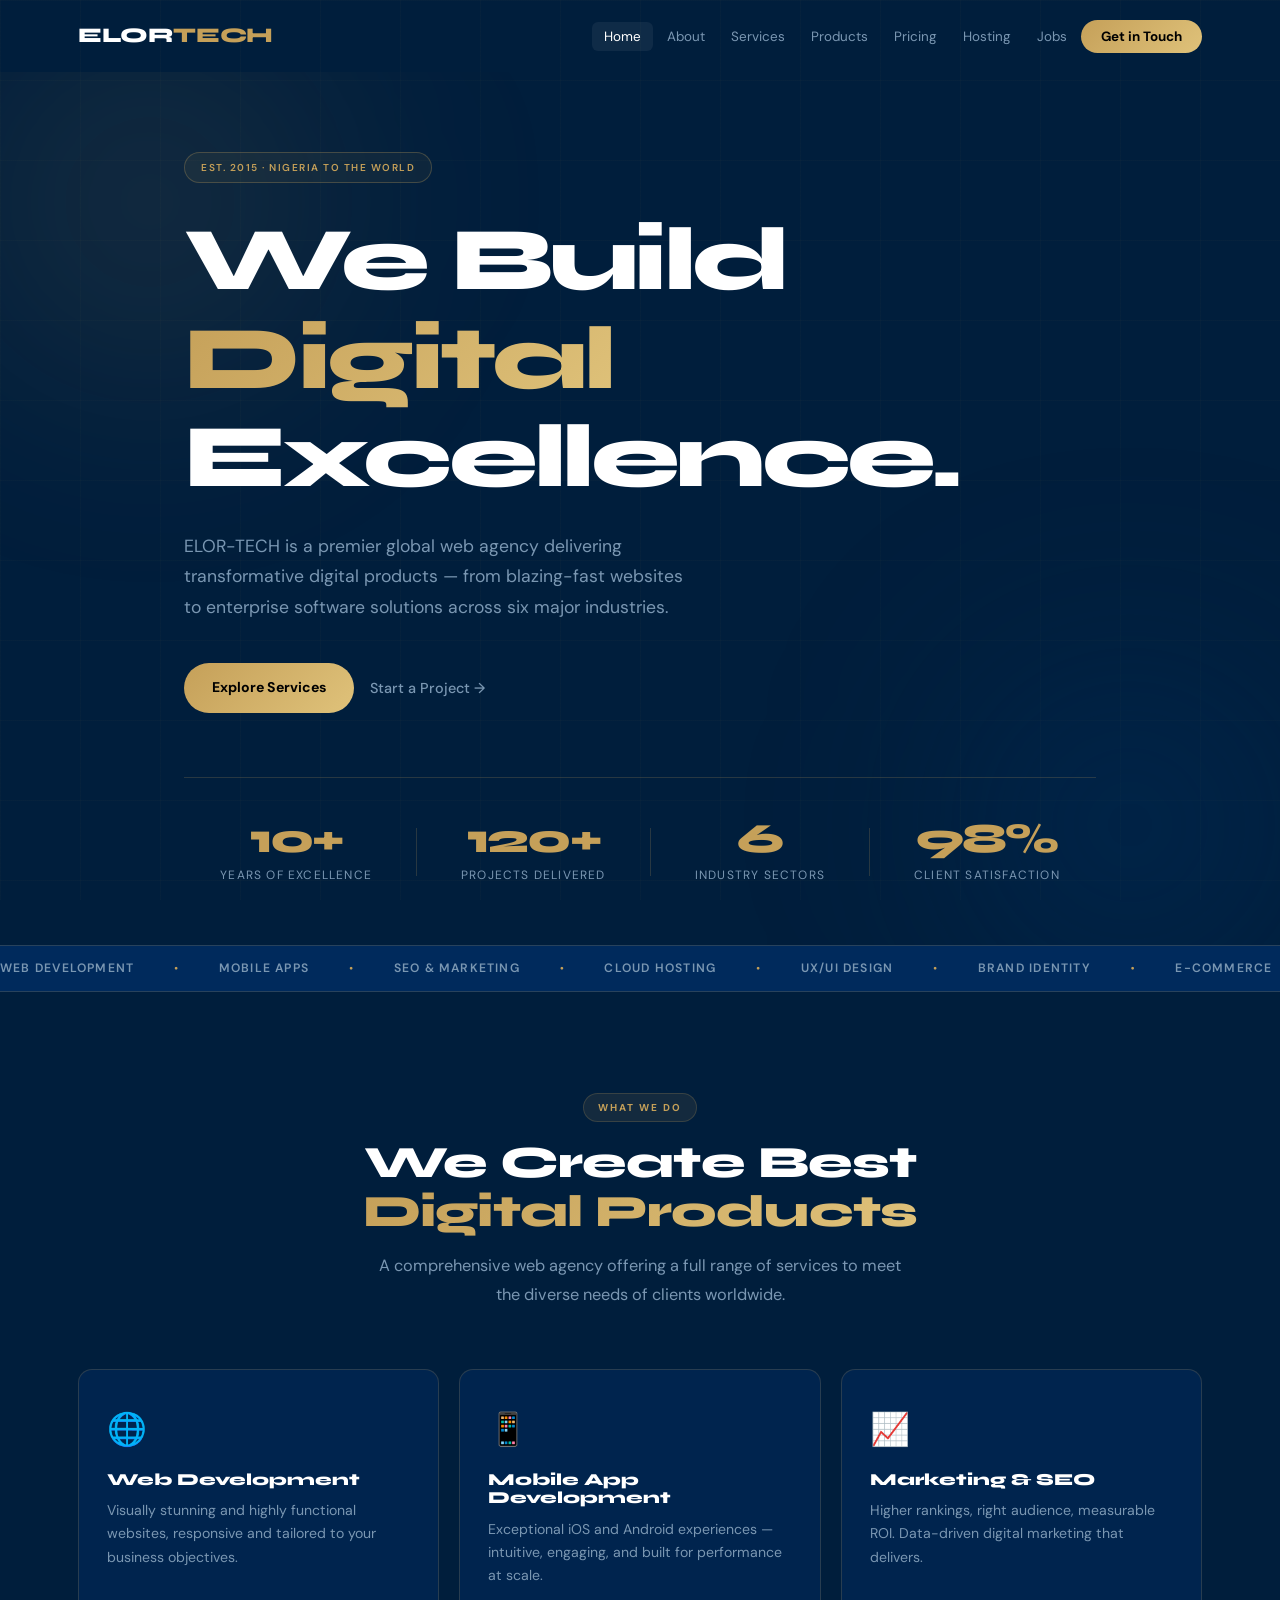
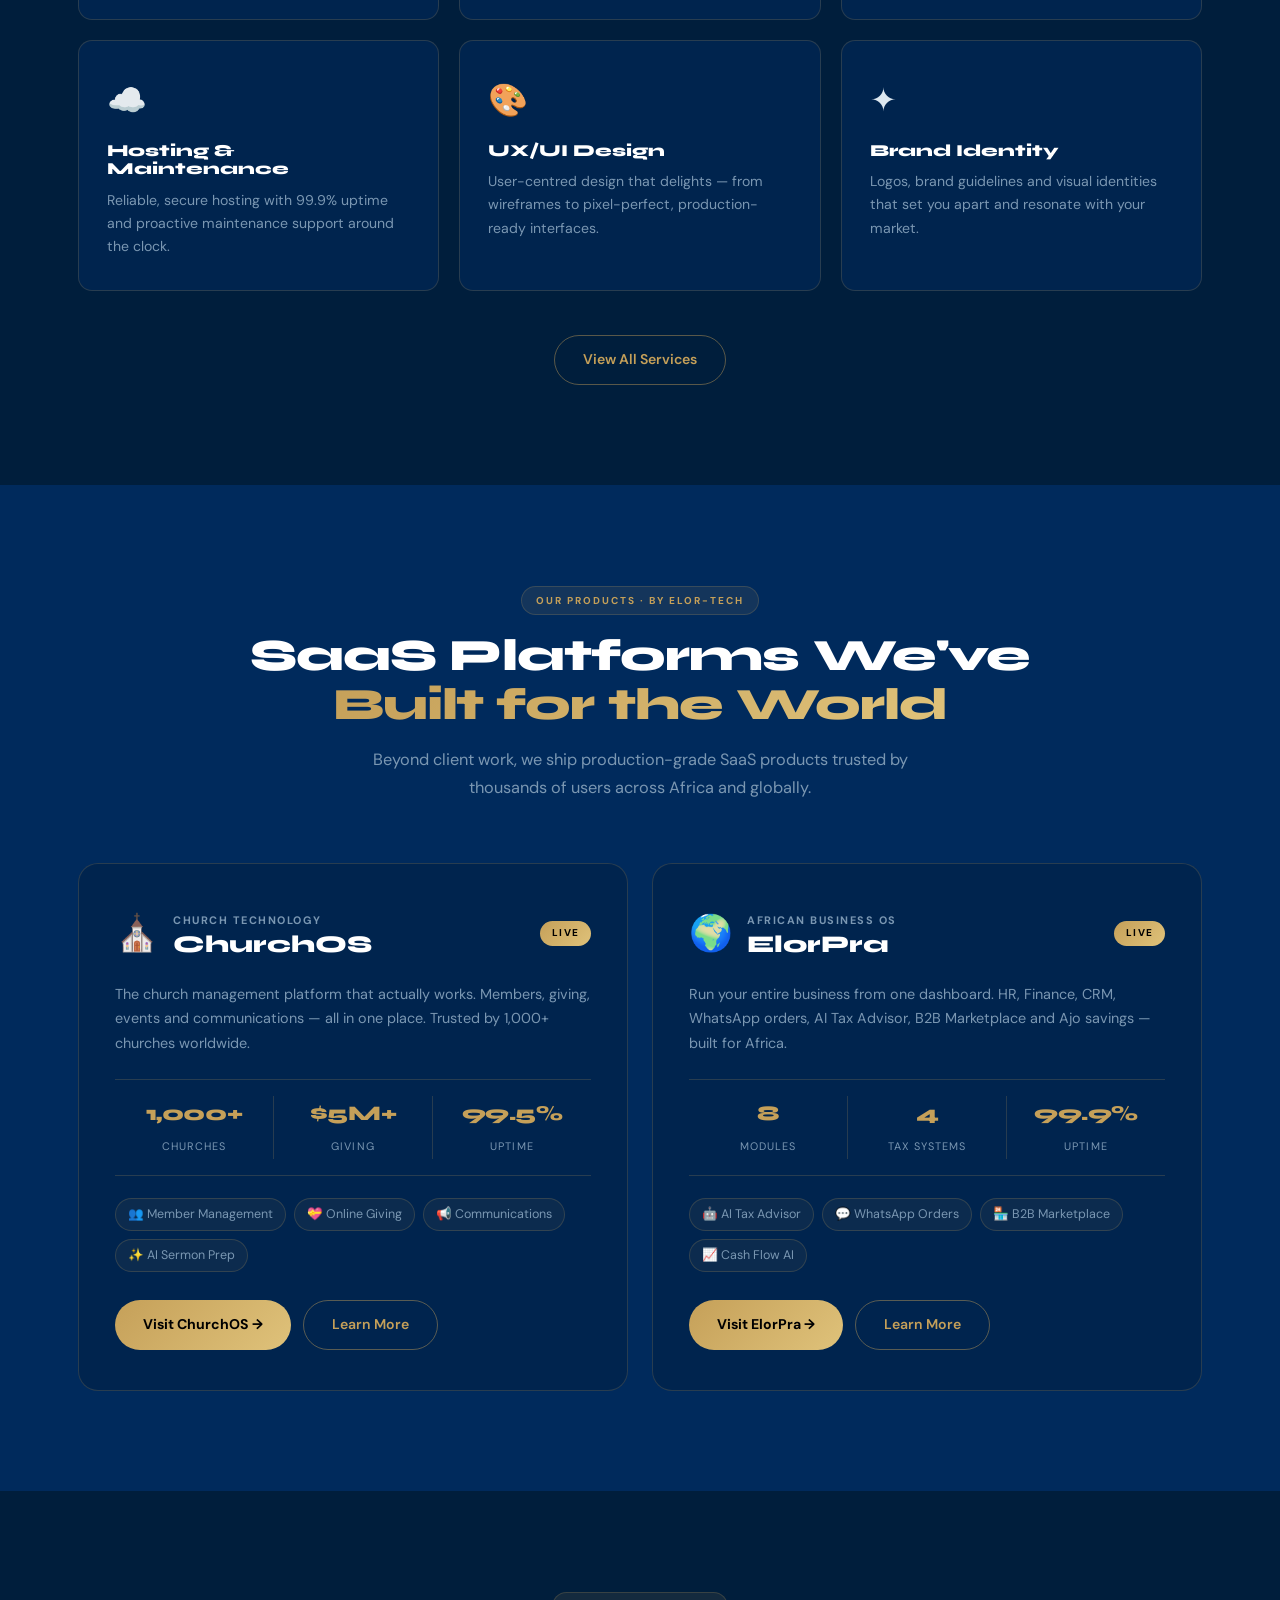
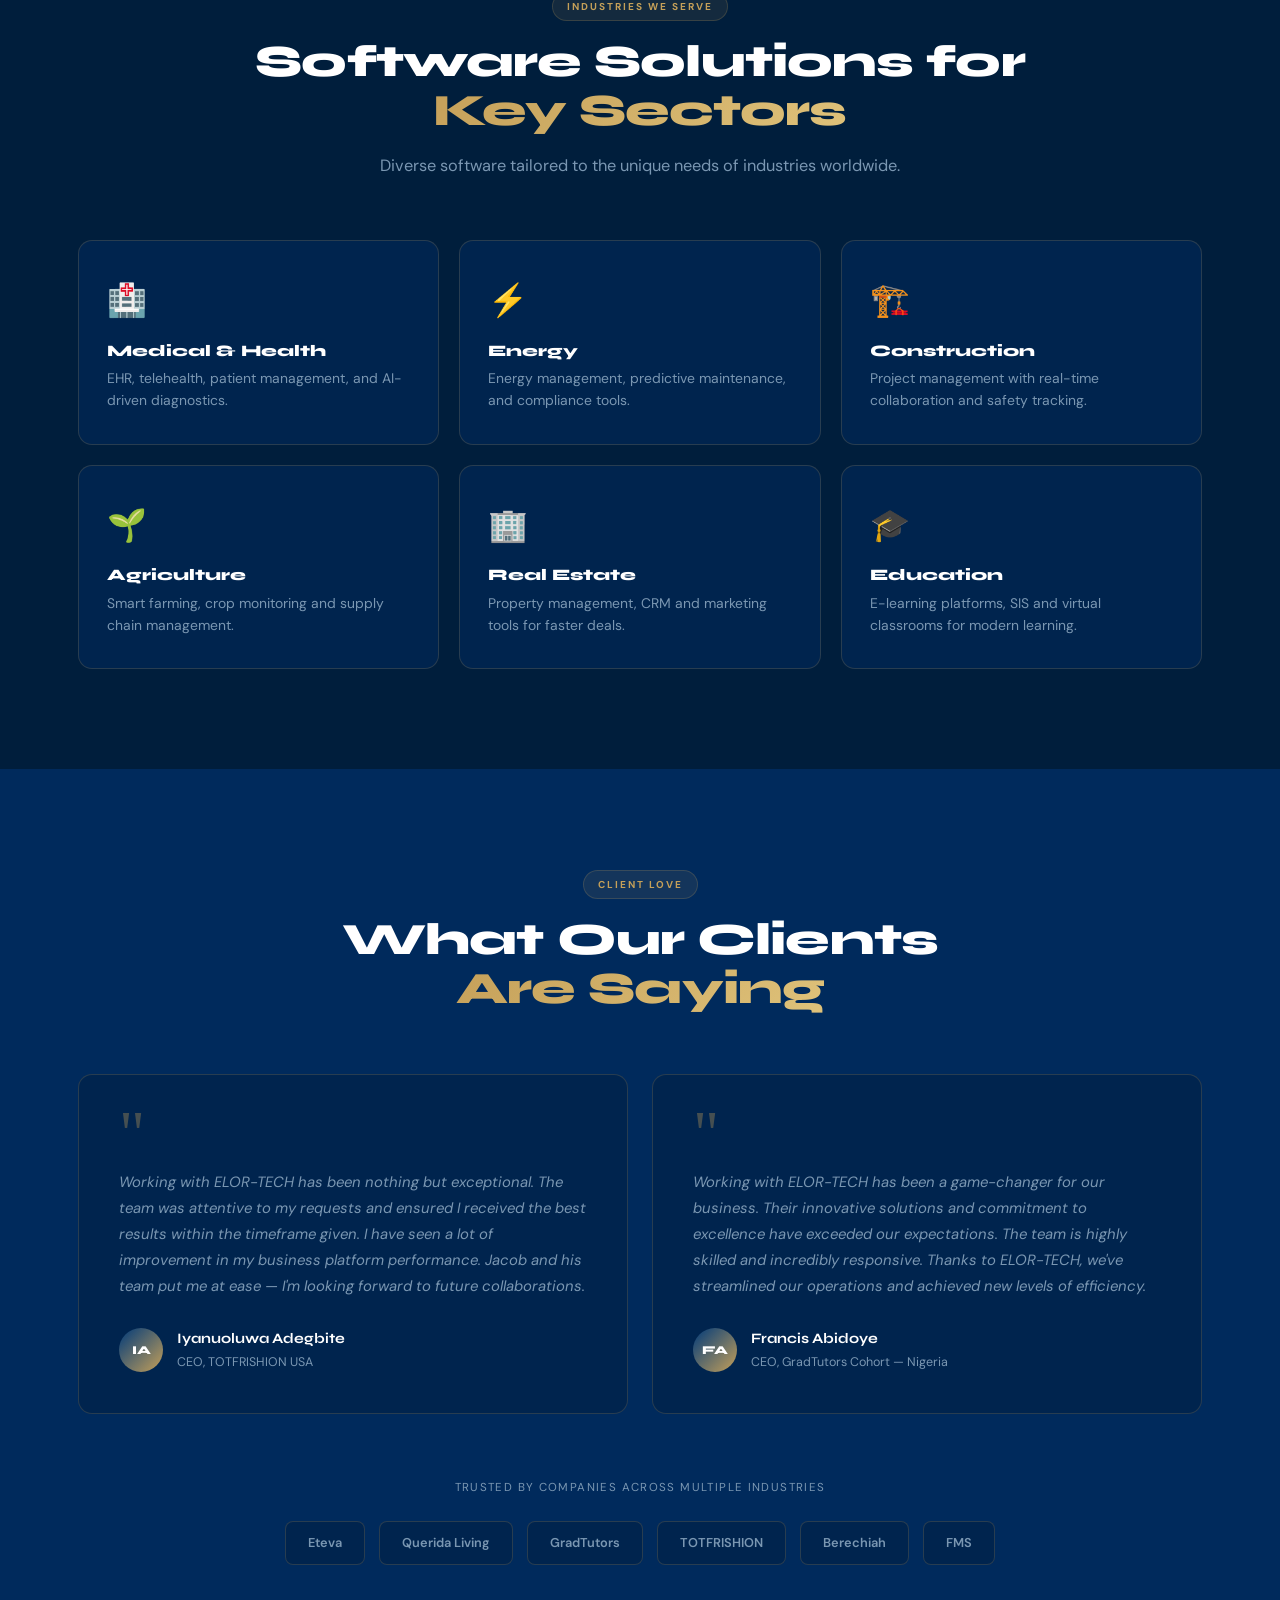
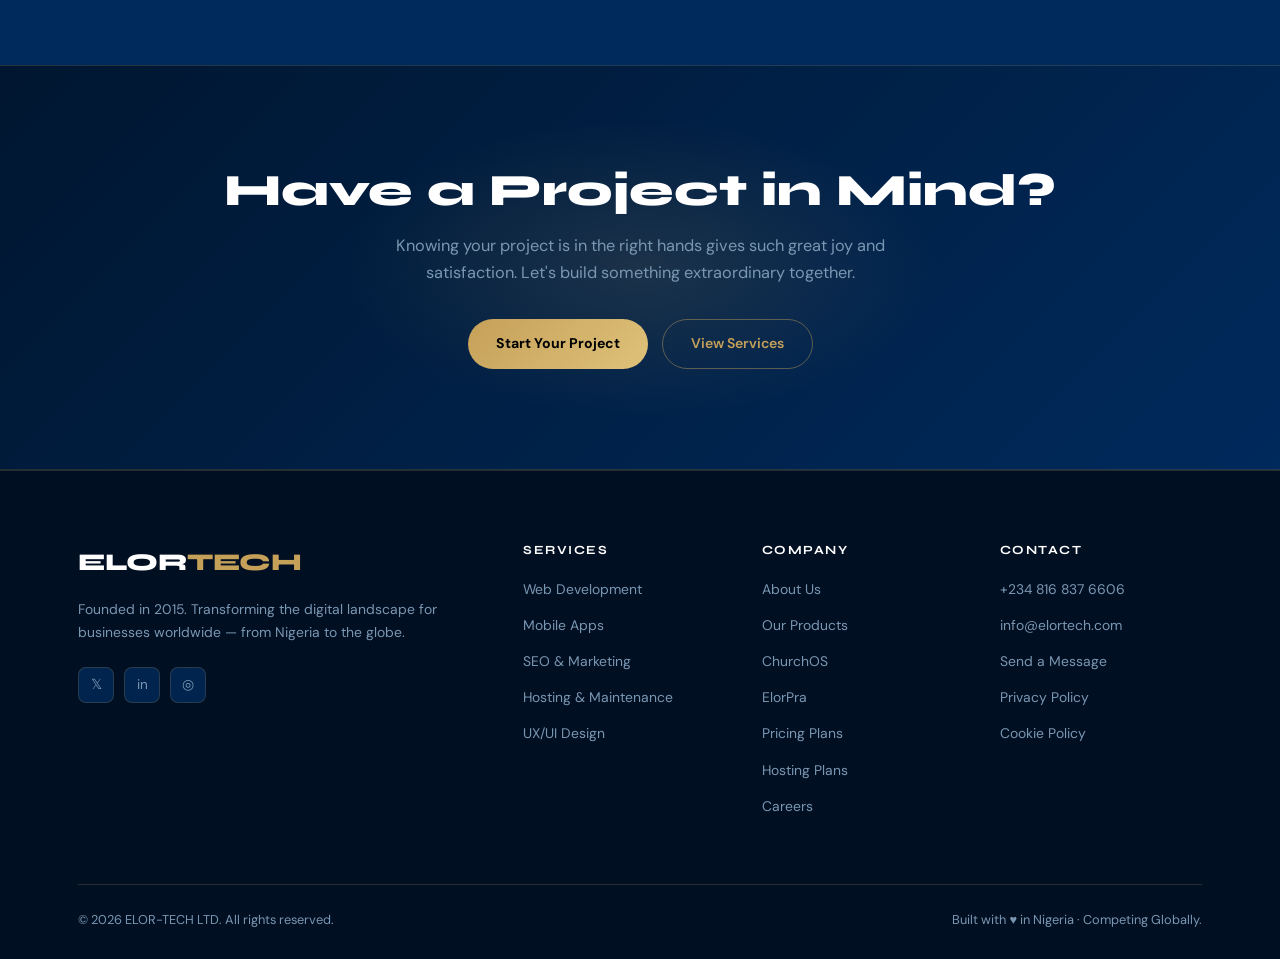
==== commit 72f7f282: "added the homepage" ====
--- a/index.html
+++ b/index.html
@@ -153,32 +153,72 @@
     </div>
   </section>
 
-  <!-- CHURCHOS SPOTLIGHT -->
+  <!-- PRODUCTS SPOTLIGHT -->
   <section class="sec bg-alt">
     <div class="container">
-      <div class="spotlight reveal">
-        <div class="spotlight-left">
-          <div class="section-tag">Featured Product · By ELOR-TECH</div>
-          <h2 class="section-title">Introducing<br/><em>ChurchOS</em></h2>
-          <p>The church management platform that actually works. One place to manage members, collect giving, run events and communicate — trusted by 1,000+ churches worldwide.</p>
-          <div class="sp-stats">
-            <div class="sp-stat"><span class="sp-num">1,000+</span><span class="sp-lbl">Churches</span></div>
-            <div class="sp-stat"><span class="sp-num">$5M+</span><span class="sp-lbl">Giving Processed</span></div>
-            <div class="sp-stat"><span class="sp-num">99.5%</span><span class="sp-lbl">Uptime</span></div>
-          </div>
-          <div class="hero-btns" style="margin-top:32px;">
+      <div class="section-header reveal">
+        <div class="section-tag">Our Products · By ELOR-TECH</div>
+        <h2 class="section-title">SaaS Platforms We've<br/><em>Built for the World</em></h2>
+        <p class="section-sub">Beyond client work, we ship production-grade SaaS products trusted by thousands of users across Africa and globally.</p>
+      </div>
+      <div class="products-duo">
+
+        <!-- ChurchOS -->
+        <div class="prod-card reveal" style="--delay:0s">
+          <div class="prod-card-header">
+            <div class="prod-icon">⛪</div>
+            <div>
+              <div class="prod-eyebrow">Church Technology</div>
+              <h3 class="prod-name">ChurchOS</h3>
+            </div>
+            <div class="prod-live-badge">Live</div>
+          </div>
+          <p class="prod-desc">The church management platform that actually works. Members, giving, events and communications — all in one place. Trusted by 1,000+ churches worldwide.</p>
+          <div class="prod-stats-row">
+            <div class="prod-stat"><span class="prod-num">1,000+</span><span class="prod-lbl">Churches</span></div>
+            <div class="prod-stat"><span class="prod-num">$5M+</span><span class="prod-lbl">Giving</span></div>
+            <div class="prod-stat"><span class="prod-num">99.5%</span><span class="prod-lbl">Uptime</span></div>
+          </div>
+          <div class="prod-features">
+            <span>👥 Member Management</span>
+            <span>💝 Online Giving</span>
+            <span>📢 Communications</span>
+            <span>✨ AI Sermon Prep</span>
+          </div>
+          <div class="prod-actions">
             <a href="https://elorchurchos.org" target="_blank" class="btn-primary">Visit ChurchOS →</a>
-            <a href="products.html" class="btn-outline">All Products</a>
-          </div>
-        </div>
-        <div class="spotlight-right">
-          <div class="church-features">
-            <div class="cf-row"><div class="cf-icon">👥</div><div><strong>People Management</strong><p>Members, visitors, small groups, children ministry &amp; volunteers in one place.</p></div></div>
-            <div class="cf-row"><div class="cf-icon">💝</div><div><strong>Online Giving</strong><p>Accept tithes via Stripe, CashApp &amp; Zelle. Automatic receipts and fund tracking.</p></div></div>
-            <div class="cf-row"><div class="cf-icon">📢</div><div><strong>Communications</strong><p>Email campaigns and push notifications to your entire congregation instantly.</p></div></div>
-            <div class="cf-row"><div class="cf-icon">✨</div><div><strong>AI Sermon Prep</strong><p>Full sermon outlines, illustrations and application points generated in seconds.</p></div></div>
-          </div>
-        </div>
+            <a href="products.html" class="btn-outline">Learn More</a>
+          </div>
+        </div>
+
+        <!-- ElorPra -->
+        <div class="prod-card reveal" style="--delay:0.12s">
+          <div class="prod-card-header">
+            <div class="prod-icon">🌍</div>
+            <div>
+              <div class="prod-eyebrow">African Business OS</div>
+              <h3 class="prod-name">ElorPra</h3>
+            </div>
+            <div class="prod-live-badge">Live</div>
+          </div>
+          <p class="prod-desc">Run your entire business from one dashboard. HR, Finance, CRM, WhatsApp orders, AI Tax Advisor, B2B Marketplace and Ajo savings — built for Africa.</p>
+          <div class="prod-stats-row">
+            <div class="prod-stat"><span class="prod-num">8</span><span class="prod-lbl">Modules</span></div>
+            <div class="prod-stat"><span class="prod-num">4</span><span class="prod-lbl">Tax Systems</span></div>
+            <div class="prod-stat"><span class="prod-num">99.9%</span><span class="prod-lbl">Uptime</span></div>
+          </div>
+          <div class="prod-features">
+            <span>🤖 AI Tax Advisor</span>
+            <span>💬 WhatsApp Orders</span>
+            <span>🏪 B2B Marketplace</span>
+            <span>📈 Cash Flow AI</span>
+          </div>
+          <div class="prod-actions">
+            <a href="https://www.elorpra.org" target="_blank" class="btn-primary">Visit ElorPra →</a>
+            <a href="products.html" class="btn-outline">Learn More</a>
+          </div>
+        </div>
+
       </div>
     </div>
   </section>
@@ -284,6 +324,8 @@
             <ul>
               <li><a href="about.html">About Us</a></li>
               <li><a href="products.html">Our Products</a></li>
+              <li><a href="https://elorchurchos.org" target="_blank">ChurchOS</a></li>
+              <li><a href="https://www.elorpra.org" target="_blank">ElorPra</a></li>
               <li><a href="pricing.html">Pricing Plans</a></li>
               <li><a href="hosting.html">Hosting Plans</a></li>
               <li><a href="jobs.html">Careers</a></li>
--- a/styles.css
+++ b/styles.css
@@ -630,9 +630,67 @@
 .form-success { display: none; text-align: center; color: var(--gold); font-weight: 600; font-size: 0.88rem; margin-top: 14px; padding: 12px; background: var(--gold-dim); border-radius: var(--radius-sm); border: 1px solid var(--gold-border); }
 
 /* ══════════════════════════════════════════
-   RESPONSIVE
+   PRODUCT DUO (home page)
+   ══════════════════════════════════════════ */
+.products-duo {
+  display: grid;
+  grid-template-columns: 1fr 1fr;
+  gap: 24px;
+}
+.prod-card {
+  background: var(--surface);
+  border: 1px solid var(--gold-border);
+  border-radius: 20px;
+  padding: 40px 36px;
+  display: flex;
+  flex-direction: column;
+  gap: 0;
+  transition: border-color 0.3s, transform 0.3s, box-shadow 0.3s;
+}
+.prod-card:hover {
+  border-color: var(--gold-hover);
+  transform: translateY(-5px);
+  box-shadow: 0 20px 56px rgba(0,0,0,0.35);
+}
+.prod-card-header {
+  display: flex;
+  align-items: center;
+  gap: 14px;
+  margin-bottom: 18px;
+}
+.prod-icon { font-size: 2.2rem; flex-shrink: 0; }
+.prod-eyebrow { font-size: 0.68rem; font-weight: 700; letter-spacing: 0.14em; text-transform: uppercase; color: var(--text-muted); margin-bottom: 3px; }
+.prod-name { font-family: var(--hf); font-size: 1.5rem; font-weight: 800; color: var(--white); line-height: 1; }
+.prod-live-badge {
+  margin-left: auto;
+  font-size: 0.62rem; font-weight: 800; letter-spacing: 0.12em; text-transform: uppercase;
+  background: linear-gradient(135deg, var(--gold), var(--gold-light));
+  color: #000; padding: 4px 12px; border-radius: 100px; white-space: nowrap; flex-shrink: 0;
+}
+.prod-desc { font-size: 0.9rem; color: var(--text-muted); line-height: 1.7; margin-bottom: 24px; }
+.prod-stats-row { display: flex; gap: 0; margin-bottom: 22px; padding: 16px 0; border-top: 1px solid var(--gold-border); border-bottom: 1px solid var(--gold-border); }
+.prod-stat { flex: 1; text-align: center; }
+.prod-stat:not(:last-child) { border-right: 1px solid var(--gold-border); }
+.prod-num { font-family: var(--hf); font-size: 1.3rem; font-weight: 800; color: var(--gold); display: block; letter-spacing: -0.02em; }
+.prod-lbl { font-size: 0.68rem; text-transform: uppercase; letter-spacing: 0.1em; color: var(--text-muted); }
+.prod-features { display: flex; flex-wrap: wrap; gap: 8px; margin-bottom: 28px; }
+.prod-features span { font-size: 0.78rem; color: var(--text-muted); background: rgba(197,160,89,0.06); border: 1px solid var(--gold-border); padding: 5px 12px; border-radius: 100px; }
+.prod-actions { display: flex; gap: 12px; flex-wrap: wrap; margin-top: auto; }
+
+/* ElorPra green badge variant */
+.pf-badge-green {
+  background: linear-gradient(135deg, #2ecc71, #27ae60) !important;
+}
+
+/* Product module tags in pf-trust */
+.pf-modules-row { display: flex; flex-wrap: wrap; gap: 8px; margin-top: 16px; }
+.pf-module-tag { font-size: 0.76rem; color: var(--text-muted); background: rgba(197,160,89,0.06); border: 1px solid var(--gold-border); padding: 5px 13px; border-radius: 100px; }
+
+/* ══════════════════════════════════════════
+   RESPONSIVE — products duo
    ══════════════════════════════════════════ */
 @media (max-width: 1024px) {
+  .products-duo { grid-template-columns: 1fr; max-width: 560px; margin: 0 auto; }
   .spotlight { grid-template-columns: 1fr; padding: 40px; gap: 40px; }
   .about-grid { grid-template-columns: 1fr; gap: 48px; }
   .contact-grid { grid-template-columns: 1fr; gap: 48px; }
